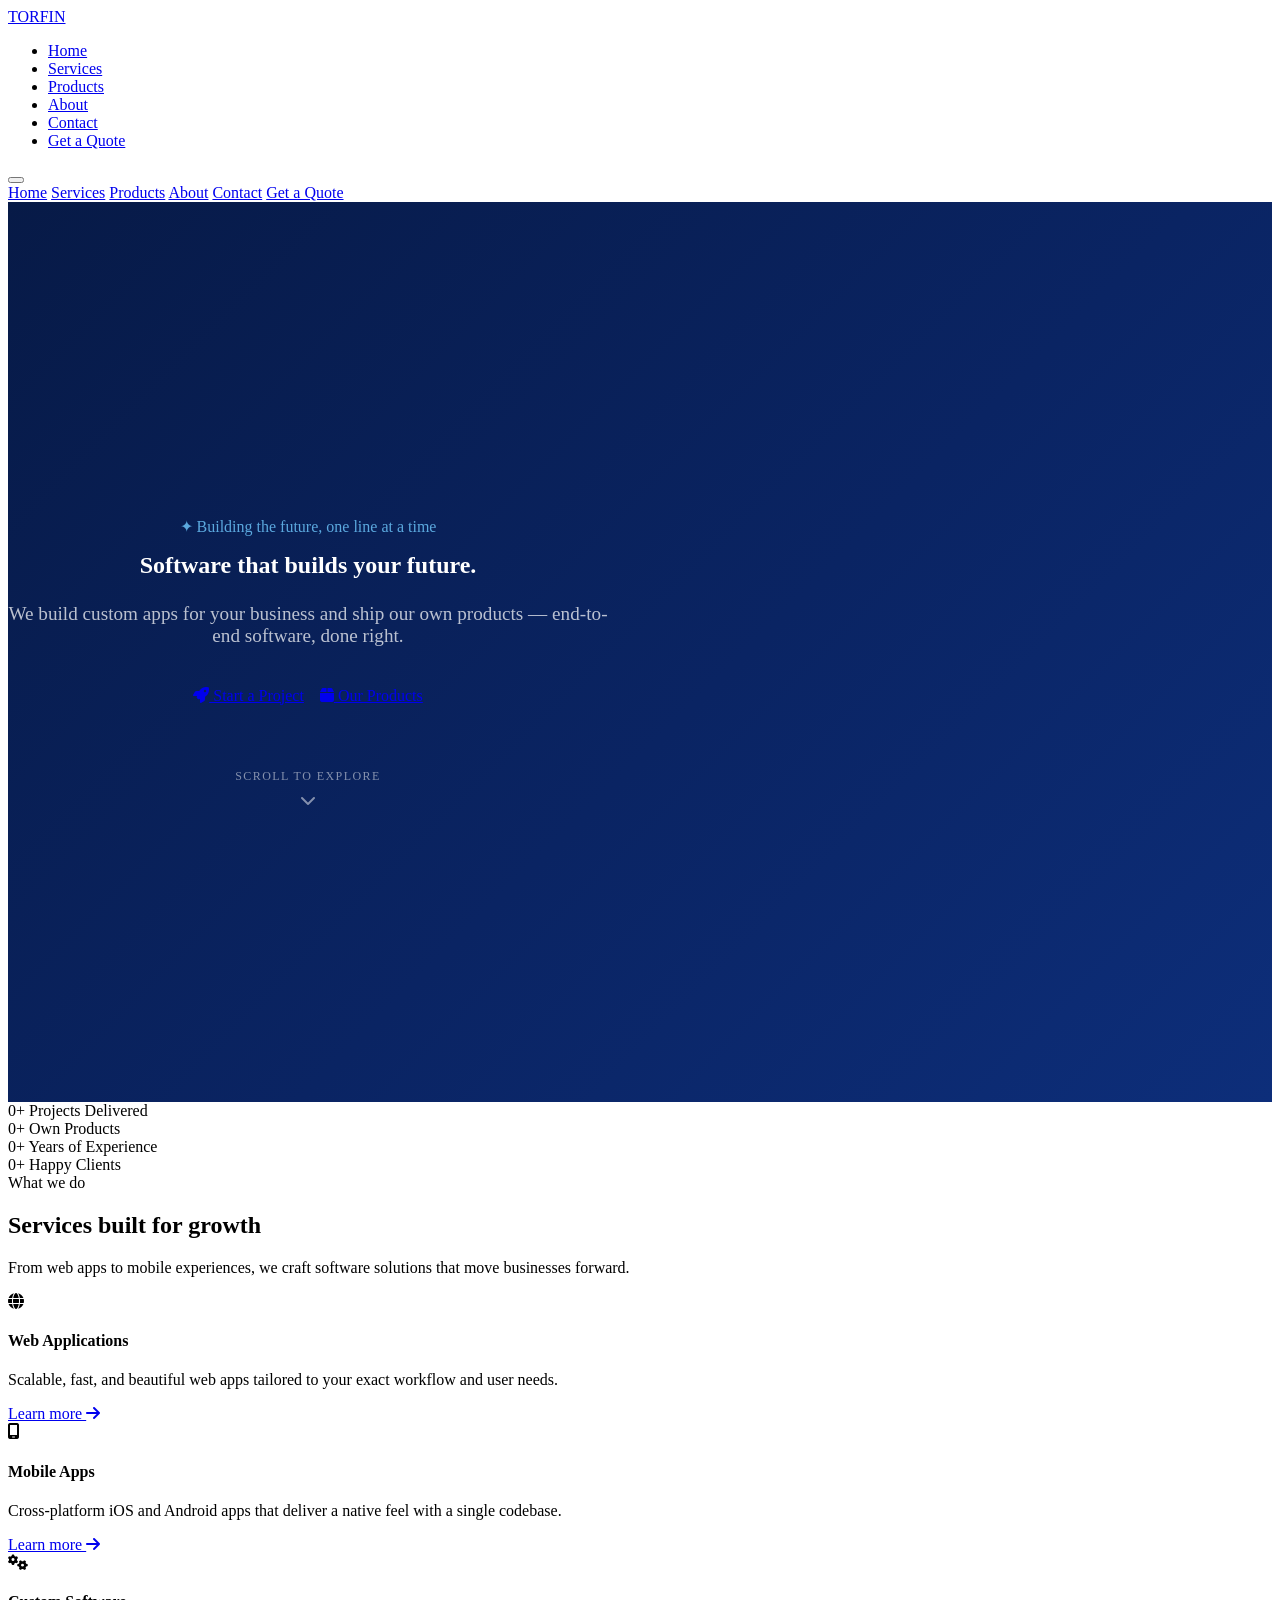
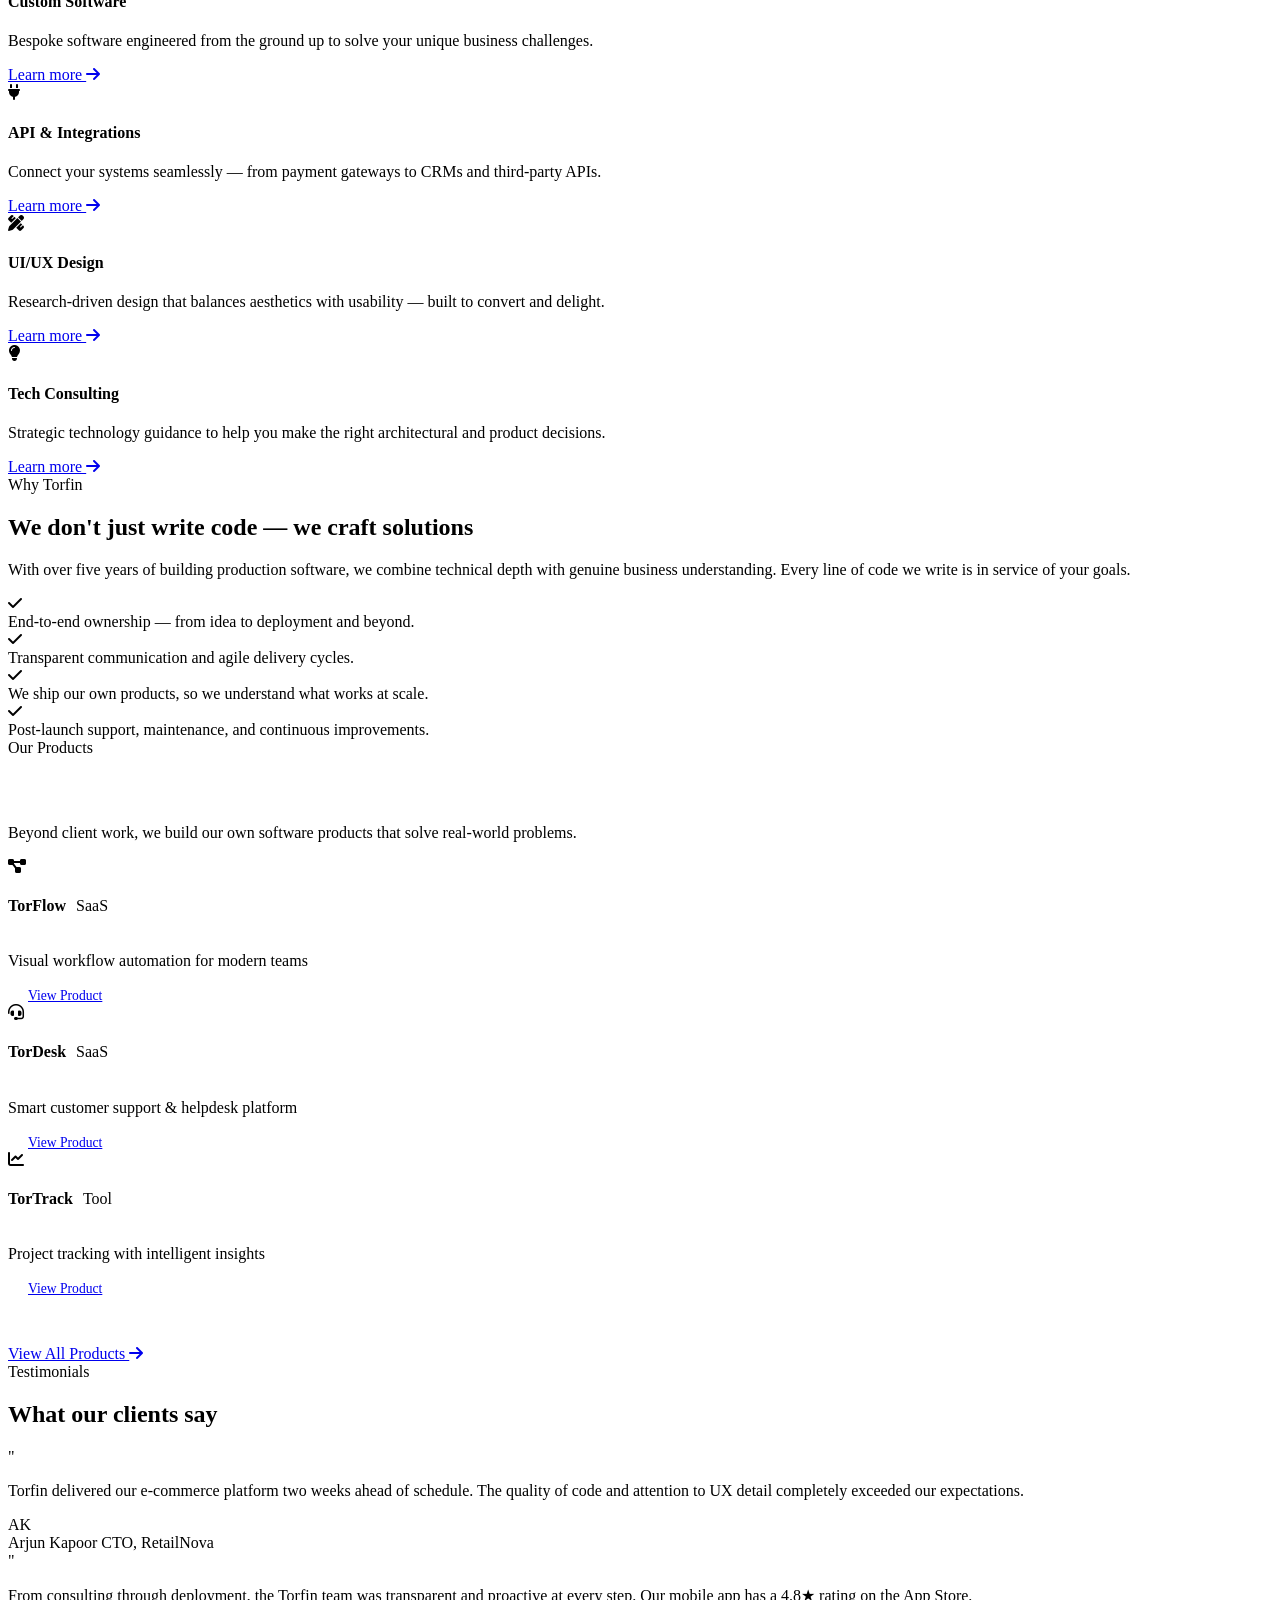
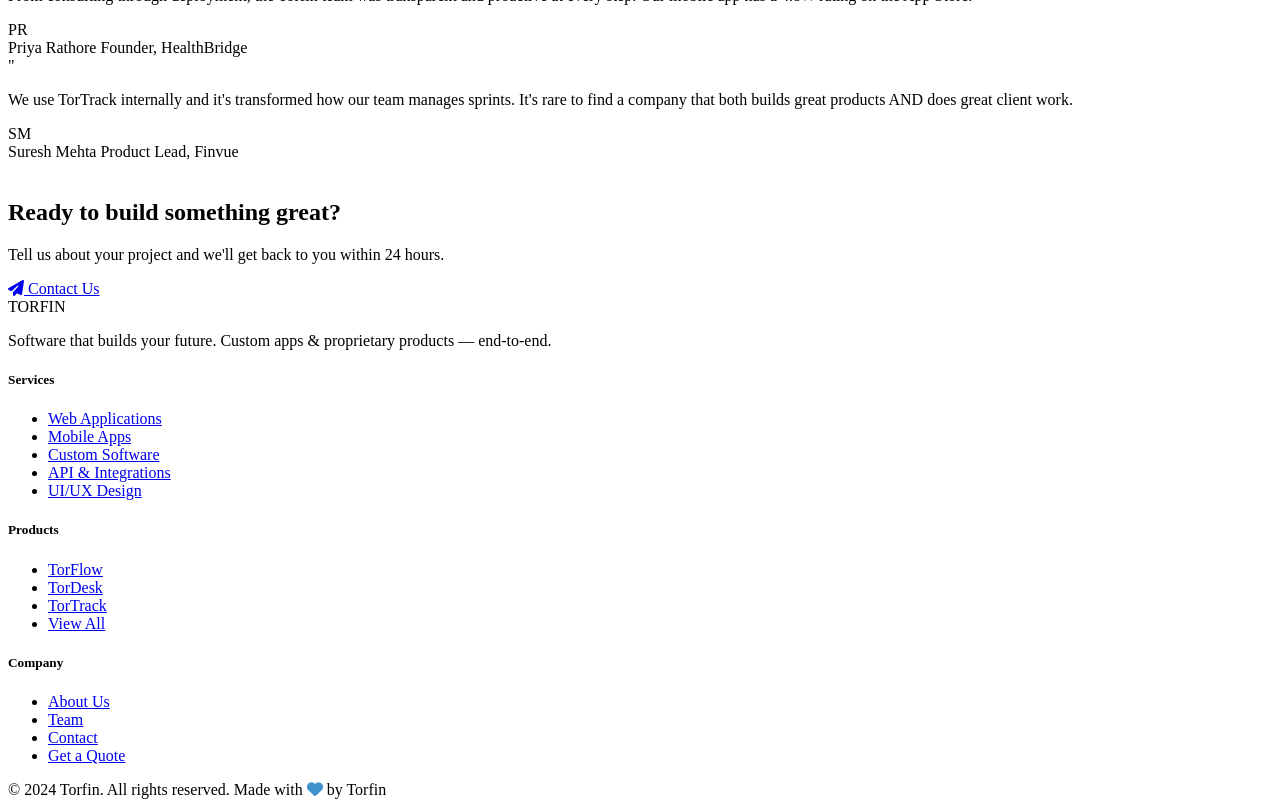
==== index.html @ 9bc8d10e "index in root" ====
<!DOCTYPE html>
<html lang="en">
<head>
  <meta charset="UTF-8" />
  <meta name="viewport" content="width=device-width, initial-scale=1.0" />
  <title>Torfin — Software that builds your future</title>
  <meta name="description" content="Torfin is a software company that builds custom apps for clients and ships its own proprietary products. End-to-end software, done right." />
  <link rel="preconnect" href="https://fonts.googleapis.com" />
  <link rel="preconnect" href="https://fonts.gstatic.com" crossorigin />
  <link href="https://fonts.googleapis.com/css2?family=Syne:wght@400;600;700;800&family=DM+Sans:ital,opsz,wght@0,9..40,300;0,9..40,400;0,9..40,500;0,9..40,600;1,9..40,400&display=swap" rel="stylesheet" />
  <link rel="stylesheet" href="https://cdnjs.cloudflare.com/ajax/libs/font-awesome/6.5.0/css/all.min.css" />
  <link rel="stylesheet" href="css/styles.css" />
  <link rel="stylesheet" href="css/animations.css" />
</head>
<body>

<!-- ========== NAVBAR ========== -->
<nav class="navbar" role="navigation" aria-label="Main navigation">
  <div class="nav-container">
    <a href="index.html" class="nav-logo" aria-label="Torfin Home">TORFIN</a>
    <ul class="nav-links" role="list">
      <li><a href="index.html">Home</a></li>
      <li><a href="services.html">Services</a></li>
      <li><a href="products.html">Products</a></li>
      <li><a href="about.html">About</a></li>
      <li><a href="contact.html">Contact</a></li>
      <li><a href="contact.html" class="nav-cta">Get a Quote</a></li>
    </ul>
    <button class="hamburger" aria-label="Toggle mobile menu" aria-expanded="false">
      <span></span><span></span><span></span>
    </button>
  </div>
</nav>

<!-- Mobile Nav -->
<div class="mobile-nav" role="dialog" aria-modal="true" aria-label="Mobile navigation">
  <a href="index.html">Home</a>
  <a href="services.html">Services</a>
  <a href="products.html">Products</a>
  <a href="about.html">About</a>
  <a href="contact.html">Contact</a>
  <a href="contact.html" class="btn btn-primary">Get a Quote</a>
</div>

<!-- ========== HERO ========== -->
<section class="hero" style="background:linear-gradient(135deg,#071A47 0%,#0A2463 55%,#0D2E7A 100%);min-height:100vh;display:flex;align-items:center;position:relative;overflow:hidden;padding:0;" aria-label="Hero section">
  <div class="hero-grid-bg">
    <div class="hero-orb hero-orb-1"></div>
    <div class="hero-orb hero-orb-2"></div>
    <div class="hero-orb hero-orb-3"></div>
  </div>
  <div class="container" style="position:relative;z-index:1;padding-top:120px;padding-bottom:100px;text-align:center;">
    <span class="section-label hero-label" style="color:#5BA8DE;">✦ Building the future, one line at a time</span>
    <h1 class="hero-title" style="color:#fff;margin:16px 0 24px;max-width:800px;margin-left:auto;margin-right:auto;">
      Software that <span class="text-gradient">builds</span> your future.
    </h1>
    <p class="hero-sub" style="color:rgba(255,255,255,0.72);font-size:1.2rem;max-width:600px;margin:0 auto 40px;">
      We build custom apps for your business and ship our own products — end-to-end software, done right.
    </p>
    <div class="hero-buttons" style="display:flex;gap:16px;justify-content:center;flex-wrap:wrap;">
      <a href="contact.html" class="btn btn-primary" id="hero-cta-project">
        <i class="fa-solid fa-rocket"></i> Start a Project
      </a>
      <a href="products.html" class="btn btn-outline" id="hero-cta-products">
        <i class="fa-solid fa-box"></i> Our Products
      </a>
    </div>
    <div class="hero-scroll" style="margin-top:64px;display:flex;flex-direction:column;align-items:center;gap:8px;opacity:0.5;">
      <span style="font-size:0.75rem;color:#fff;letter-spacing:0.12em;text-transform:uppercase;">Scroll to explore</span>
      <i class="fa-solid fa-chevron-down" style="color:#fff;animation:float 2s ease-in-out infinite;"></i>
    </div>
  </div>
</section>

<!-- ========== STATS BAR ========== -->
<div class="stats-bar" aria-label="Company statistics">
  <div class="container">
    <div class="stats-grid">
      <div class="stat-item reveal">
        <span class="stat-number" data-count="50" data-suffix="+" id="stat-projects">0+</span>
        <span class="stat-label">Projects Delivered</span>
      </div>
      <div class="stat-item reveal reveal-delay-1">
        <span class="stat-number" data-count="10" data-suffix="+" id="stat-products">0+</span>
        <span class="stat-label">Own Products</span>
      </div>
      <div class="stat-item reveal reveal-delay-2">
        <span class="stat-number" data-count="5" data-suffix="+" id="stat-years">0+</span>
        <span class="stat-label">Years of Experience</span>
      </div>
      <div class="stat-item reveal reveal-delay-3">
        <span class="stat-number" data-count="30" data-suffix="+" id="stat-clients">0+</span>
        <span class="stat-label">Happy Clients</span>
      </div>
    </div>
  </div>
</div>

<!-- ========== SERVICES OVERVIEW ========== -->
<section id="services" style="background:#fff;" aria-label="Services overview">
  <div class="container">
    <div class="text-center reveal">
      <span class="section-label">What we do</span>
      <h2 class="section-title">Services built for <span class="text-gradient">growth</span></h2>
      <p class="section-subtitle">From web apps to mobile experiences, we craft software solutions that move businesses forward.</p>
    </div>
    <div class="services-grid stagger-children">
      <div class="service-card">
        <div class="icon-circle"><i class="fa-solid fa-globe" aria-hidden="true"></i></div>
        <h4>Web Applications</h4>
        <p>Scalable, fast, and beautiful web apps tailored to your exact workflow and user needs.</p>
        <a href="services.html" class="learn-more">Learn more <i class="fa-solid fa-arrow-right"></i></a>
      </div>
      <div class="service-card">
        <div class="icon-circle"><i class="fa-solid fa-mobile-screen" aria-hidden="true"></i></div>
        <h4>Mobile Apps</h4>
        <p>Cross-platform iOS and Android apps that deliver a native feel with a single codebase.</p>
        <a href="services.html" class="learn-more">Learn more <i class="fa-solid fa-arrow-right"></i></a>
      </div>
      <div class="service-card">
        <div class="icon-circle"><i class="fa-solid fa-gears" aria-hidden="true"></i></div>
        <h4>Custom Software</h4>
        <p>Bespoke software engineered from the ground up to solve your unique business challenges.</p>
        <a href="services.html" class="learn-more">Learn more <i class="fa-solid fa-arrow-right"></i></a>
      </div>
      <div class="service-card">
        <div class="icon-circle"><i class="fa-solid fa-plug" aria-hidden="true"></i></div>
        <h4>API &amp; Integrations</h4>
        <p>Connect your systems seamlessly — from payment gateways to CRMs and third-party APIs.</p>
        <a href="services.html" class="learn-more">Learn more <i class="fa-solid fa-arrow-right"></i></a>
      </div>
      <div class="service-card">
        <div class="icon-circle"><i class="fa-solid fa-pen-ruler" aria-hidden="true"></i></div>
        <h4>UI/UX Design</h4>
        <p>Research-driven design that balances aesthetics with usability — built to convert and delight.</p>
        <a href="services.html" class="learn-more">Learn more <i class="fa-solid fa-arrow-right"></i></a>
      </div>
      <div class="service-card">
        <div class="icon-circle"><i class="fa-solid fa-lightbulb" aria-hidden="true"></i></div>
        <h4>Tech Consulting</h4>
        <p>Strategic technology guidance to help you make the right architectural and product decisions.</p>
        <a href="services.html" class="learn-more">Learn more <i class="fa-solid fa-arrow-right"></i></a>
      </div>
    </div>
  </div>
</section>

<!-- ========== WHY TORFIN ========== -->
<section class="why-section" id="why" aria-label="Why choose Torfin">
  <div class="container">
    <div class="grid-2">
      <div class="reveal reveal-left">
        <span class="section-label">Why Torfin</span>
        <h2 class="section-title">We don't just write code — we <span class="text-gradient">craft solutions</span></h2>
        <p>With over five years of building production software, we combine technical depth with genuine business understanding. Every line of code we write is in service of your goals.</p>
      </div>
      <div class="reveal reveal-right">
        <div class="why-check-list">
          <div class="why-check-item">
            <div class="check-icon"><i class="fa-solid fa-check" aria-hidden="true"></i></div>
            <span>End-to-end ownership — from idea to deployment and beyond.</span>
          </div>
          <div class="why-check-item">
            <div class="check-icon"><i class="fa-solid fa-check" aria-hidden="true"></i></div>
            <span>Transparent communication and agile delivery cycles.</span>
          </div>
          <div class="why-check-item">
            <div class="check-icon"><i class="fa-solid fa-check" aria-hidden="true"></i></div>
            <span>We ship our own products, so we understand what works at scale.</span>
          </div>
          <div class="why-check-item">
            <div class="check-icon"><i class="fa-solid fa-check" aria-hidden="true"></i></div>
            <span>Post-launch support, maintenance, and continuous improvements.</span>
          </div>
        </div>
      </div>
    </div>
  </div>
</section>

<!-- ========== PRODUCTS TEASER ========== -->
<section class="products-teaser" id="products-teaser" aria-label="Our products">
  <div class="container" style="position:relative;z-index:1;">
    <div class="text-center reveal">
      <span class="section-label">Our Products</span>
      <h2 class="section-title" style="color:#fff;">Built by us, <span class="text-gradient">for everyone</span></h2>
      <p class="section-subtitle">Beyond client work, we build our own software products that solve real-world problems.</p>
    </div>
    <div class="grid-3 stagger-children" style="margin-top:16px;">
      <div class="product-card-dark">
        <div class="product-icon"><i class="fa-solid fa-diagram-project" aria-hidden="true"></i></div>
        <div style="display:flex;align-items:center;gap:10px;margin-bottom:8px;">
          <h4>TorFlow</h4>
          <span class="badge badge-sky">SaaS</span>
        </div>
        <p class="product-tagline">Visual workflow automation for modern teams</p>
        <a href="products.html" class="btn btn-outline" style="font-size:0.85rem;padding:9px 20px;">View Product</a>
      </div>
      <div class="product-card-dark">
        <div class="product-icon"><i class="fa-solid fa-headset" aria-hidden="true"></i></div>
        <div style="display:flex;align-items:center;gap:10px;margin-bottom:8px;">
          <h4>TorDesk</h4>
          <span class="badge badge-sky">SaaS</span>
        </div>
        <p class="product-tagline">Smart customer support &amp; helpdesk platform</p>
        <a href="products.html" class="btn btn-outline" style="font-size:0.85rem;padding:9px 20px;">View Product</a>
      </div>
      <div class="product-card-dark">
        <div class="product-icon"><i class="fa-solid fa-chart-line" aria-hidden="true"></i></div>
        <div style="display:flex;align-items:center;gap:10px;margin-bottom:8px;">
          <h4>TorTrack</h4>
          <span class="badge badge-sky">Tool</span>
        </div>
        <p class="product-tagline">Project tracking with intelligent insights</p>
        <a href="products.html" class="btn btn-outline" style="font-size:0.85rem;padding:9px 20px;">View Product</a>
      </div>
    </div>
    <div class="text-center" style="margin-top:48px;">
      <a href="products.html" class="btn btn-primary" id="home-view-all-products">View All Products <i class="fa-solid fa-arrow-right"></i></a>
    </div>
  </div>
</section>

<!-- ========== TESTIMONIALS ========== -->
<section class="testimonials" id="testimonials" aria-label="Client testimonials">
  <div class="container">
    <div class="text-center reveal">
      <span class="section-label">Testimonials</span>
      <h2 class="section-title">What our clients <span class="text-gradient">say</span></h2>
    </div>
    <div class="grid-3 stagger-children" style="margin-top:16px;">
      <div class="testimonial-card">
        <div class="quote-icon">"</div>
        <p class="testimonial-text">Torfin delivered our e-commerce platform two weeks ahead of schedule. The quality of code and attention to UX detail completely exceeded our expectations.</p>
        <div class="testimonial-author">
          <div class="author-avatar" aria-hidden="true">AK</div>
          <div>
            <span class="author-name">Arjun Kapoor</span>
            <span class="author-role">CTO, RetailNova</span>
          </div>
        </div>
      </div>
      <div class="testimonial-card">
        <div class="quote-icon">"</div>
        <p class="testimonial-text">From consulting through deployment, the Torfin team was transparent and proactive at every step. Our mobile app has a 4.8★ rating on the App Store.</p>
        <div class="testimonial-author">
          <div class="author-avatar" aria-hidden="true">PR</div>
          <div>
            <span class="author-name">Priya Rathore</span>
            <span class="author-role">Founder, HealthBridge</span>
          </div>
        </div>
      </div>
      <div class="testimonial-card">
        <div class="quote-icon">"</div>
        <p class="testimonial-text">We use TorTrack internally and it's transformed how our team manages sprints. It's rare to find a company that both builds great products AND does great client work.</p>
        <div class="testimonial-author">
          <div class="author-avatar" aria-hidden="true">SM</div>
          <div>
            <span class="author-name">Suresh Mehta</span>
            <span class="author-role">Product Lead, Finvue</span>
          </div>
        </div>
      </div>
    </div>
  </div>
</section>

<!-- ========== CTA BANNER ========== -->
<section class="cta-banner" aria-label="Call to action">
  <div class="container" style="position:relative;z-index:1;">
    <span class="section-label" style="color:rgba(255,255,255,0.6);">Let's Build Together</span>
    <h2 class="reveal">Ready to build something great?</h2>
    <p class="reveal reveal-delay-1">Tell us about your project and we'll get back to you within 24 hours.</p>
    <div class="reveal reveal-delay-2">
      <a href="contact.html" class="btn btn-white" id="home-cta-contact">
        <i class="fa-solid fa-paper-plane"></i> Contact Us
      </a>
    </div>
  </div>
</section>

<!-- ========== FOOTER ========== -->
<footer aria-label="Site footer">
  <div class="container">
    <div class="footer-grid">
      <div class="footer-brand">
        <div class="nav-logo">TORFIN</div>
        <p>Software that builds your future. Custom apps &amp; proprietary products — end-to-end.</p>
      </div>
      <div class="footer-col">
        <h5>Services</h5>
        <ul role="list">
          <li><a href="services.html">Web Applications</a></li>
          <li><a href="services.html">Mobile Apps</a></li>
          <li><a href="services.html">Custom Software</a></li>
          <li><a href="services.html">API &amp; Integrations</a></li>
          <li><a href="services.html">UI/UX Design</a></li>
        </ul>
      </div>
      <div class="footer-col">
        <h5>Products</h5>
        <ul role="list">
          <li><a href="products.html">TorFlow</a></li>
          <li><a href="products.html">TorDesk</a></li>
          <li><a href="products.html">TorTrack</a></li>
          <li><a href="products.html">View All</a></li>
        </ul>
      </div>
      <div class="footer-col">
        <h5>Company</h5>
        <ul role="list">
          <li><a href="about.html">About Us</a></li>
          <li><a href="about.html#team">Team</a></li>
          <li><a href="contact.html">Contact</a></li>
          <li><a href="contact.html">Get a Quote</a></li>
        </ul>
      </div>
    </div>
    <div class="footer-bottom">
      <span>&copy; 2024 Torfin. All rights reserved.</span>
      <span>Made with <i class="fa-solid fa-heart" style="color:#3E92CC;"></i> by Torfin</span>
    </div>
  </div>
</footer>

<script src="js/animations.js"></script>
<script src="js/main.js"></script>
</body>
</html>
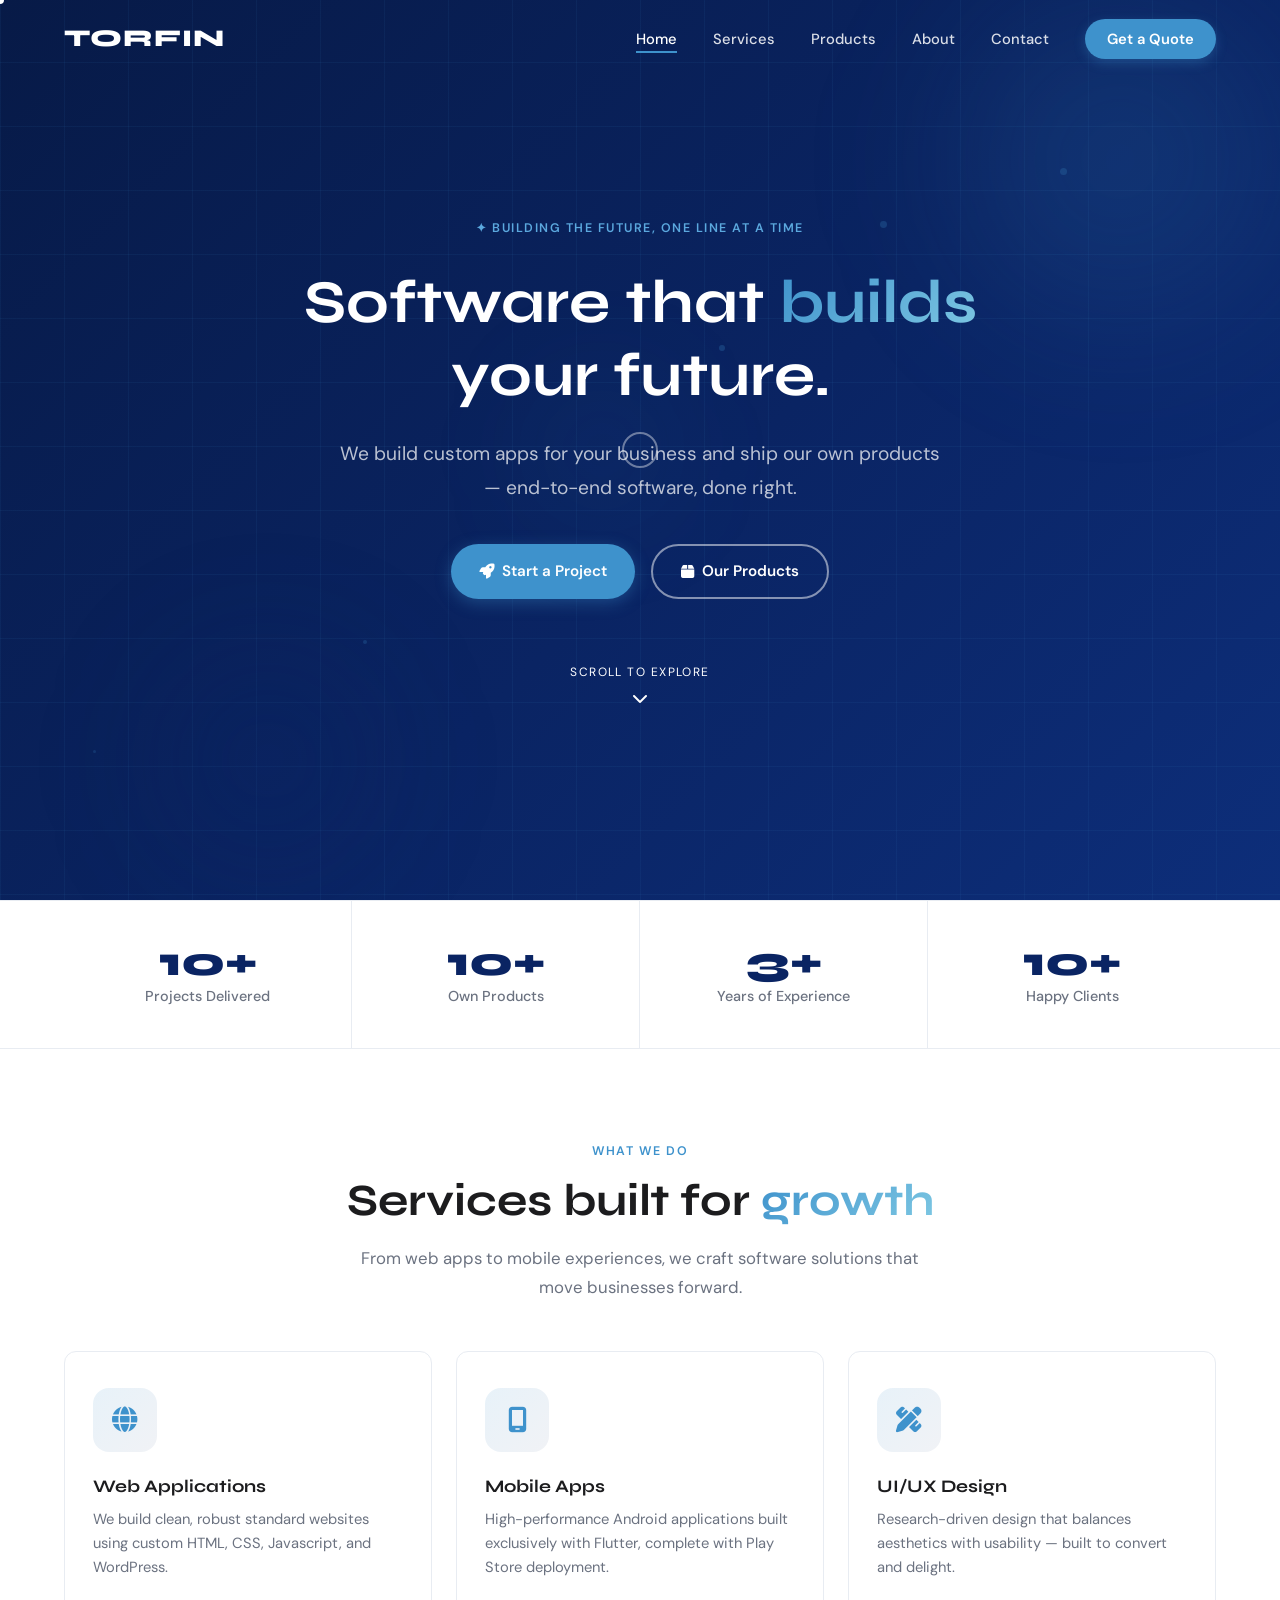
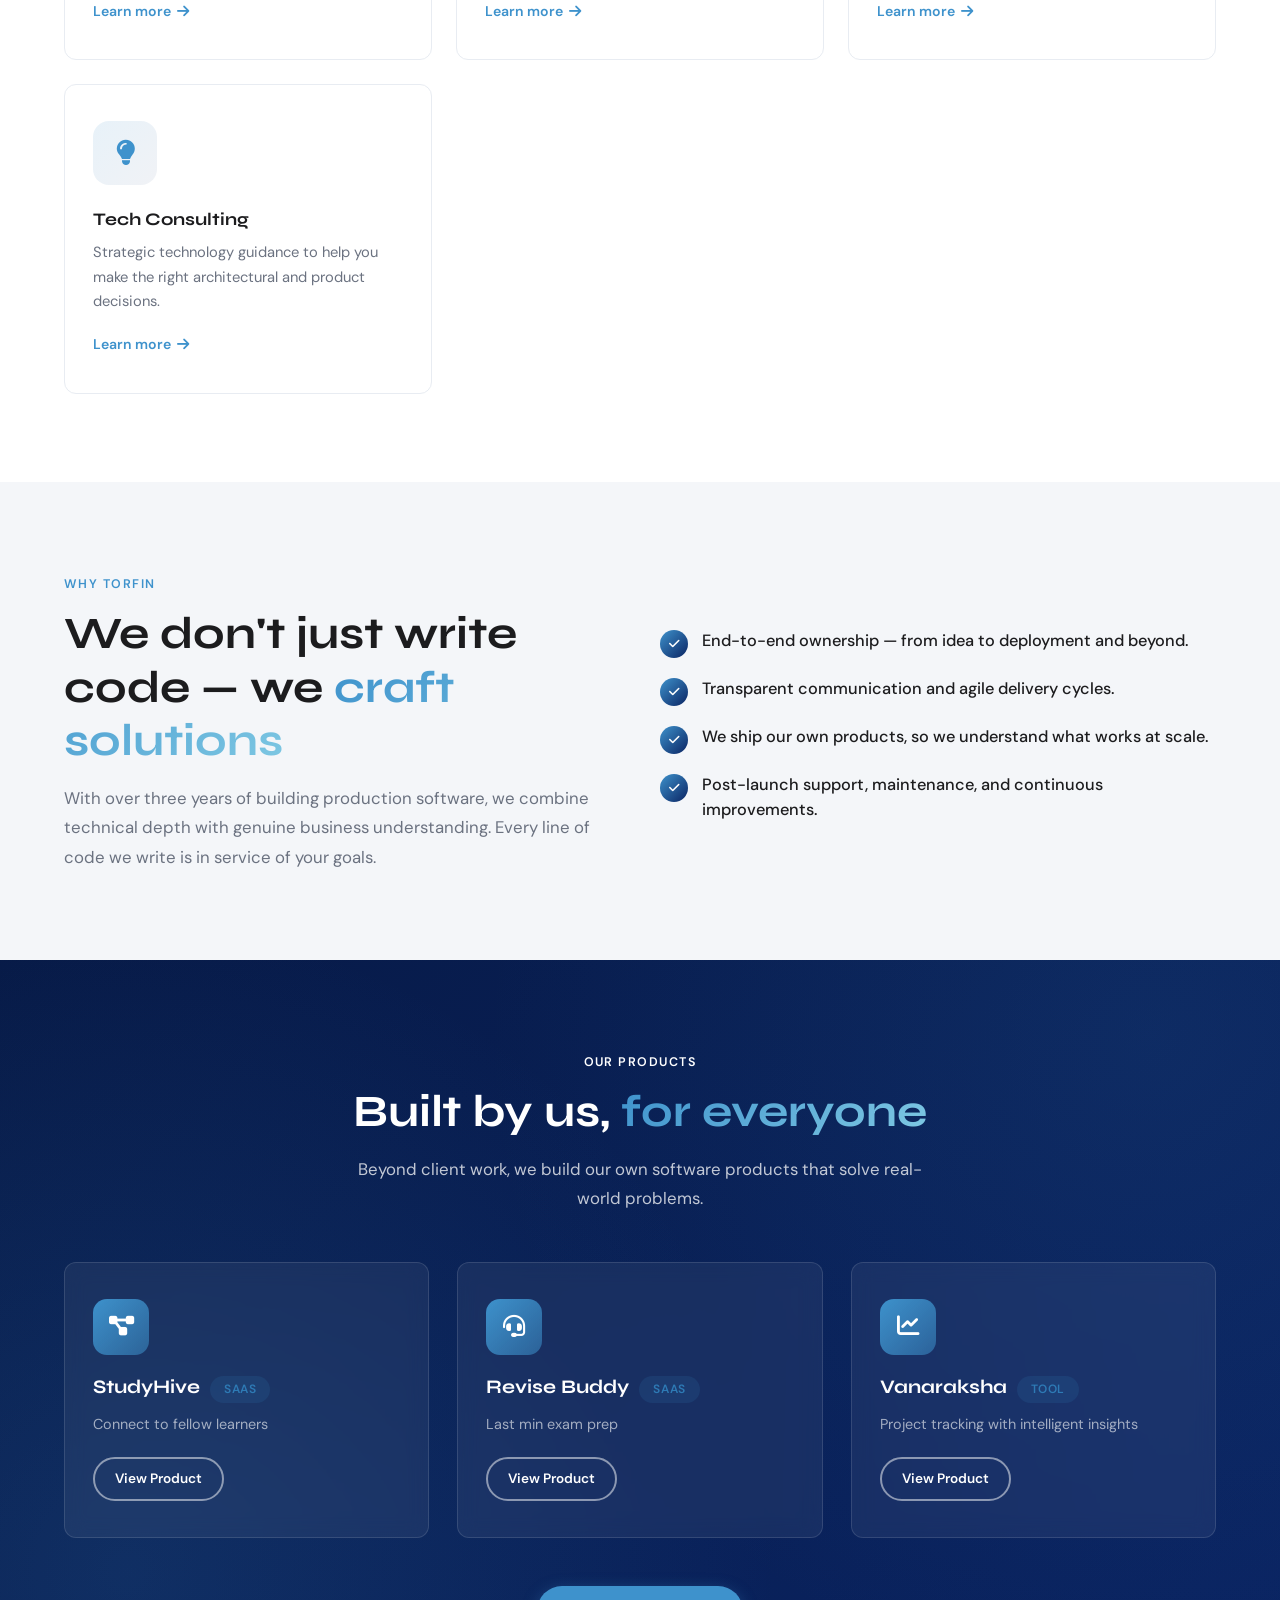
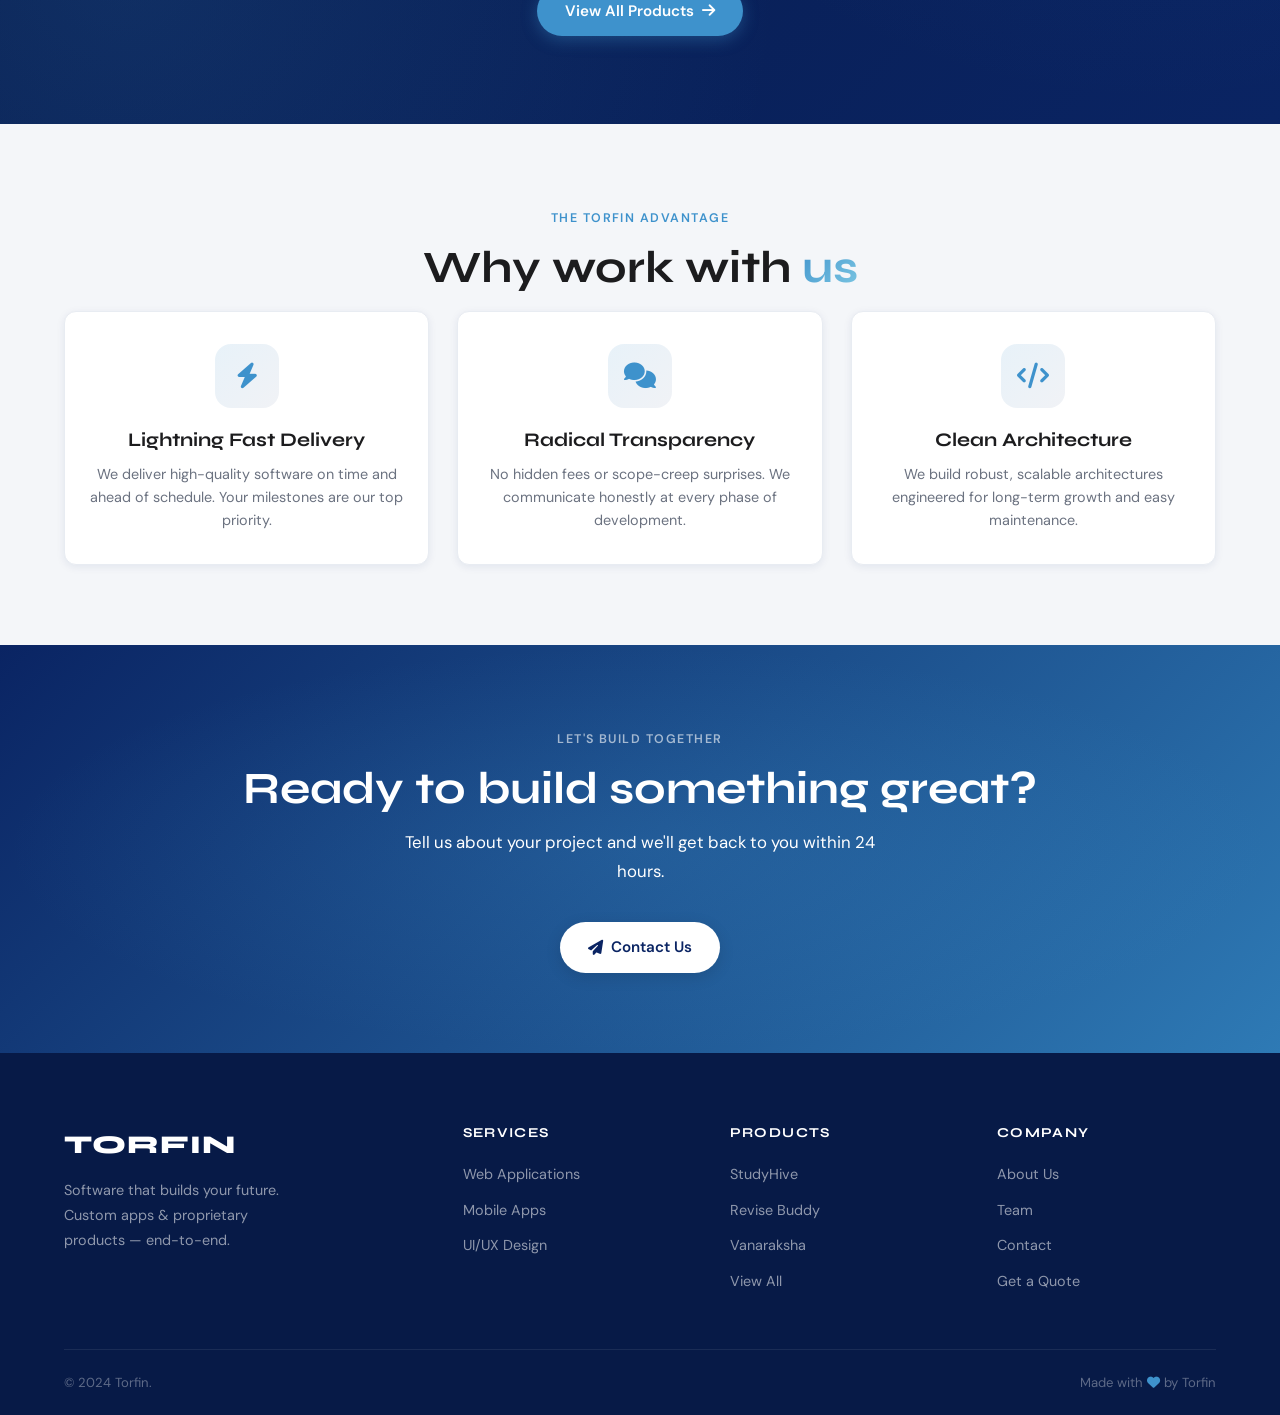
==== commit f3436bcd: "Add files via upload" ====
--- a/index.html
+++ b/index.html
@@ -1,330 +1,322 @@
 <!DOCTYPE html>
 <html lang="en">
+
 <head>
   <meta charset="UTF-8" />
   <meta name="viewport" content="width=device-width, initial-scale=1.0" />
   <title>Torfin — Software that builds your future</title>
-  <meta name="description" content="Torfin is a software company that builds custom apps for clients and ships its own proprietary products. End-to-end software, done right." />
+  <meta name="description"
+    content="Torfin is a software company that builds custom apps for clients and ships its own proprietary products. End-to-end software, done right." />
   <link rel="preconnect" href="https://fonts.googleapis.com" />
   <link rel="preconnect" href="https://fonts.gstatic.com" crossorigin />
-  <link href="https://fonts.googleapis.com/css2?family=Syne:wght@400;600;700;800&family=DM+Sans:ital,opsz,wght@0,9..40,300;0,9..40,400;0,9..40,500;0,9..40,600;1,9..40,400&display=swap" rel="stylesheet" />
+  <link
+    href="https://fonts.googleapis.com/css2?family=Syne:wght@400;600;700;800&family=DM+Sans:ital,opsz,wght@0,9..40,300;0,9..40,400;0,9..40,500;0,9..40,600;1,9..40,400&display=swap"
+    rel="stylesheet" />
   <link rel="stylesheet" href="https://cdnjs.cloudflare.com/ajax/libs/font-awesome/6.5.0/css/all.min.css" />
   <link rel="stylesheet" href="css/styles.css" />
   <link rel="stylesheet" href="css/animations.css" />
 </head>
+
 <body>
 
-<!-- ========== NAVBAR ========== -->
-<nav class="navbar" role="navigation" aria-label="Main navigation">
-  <div class="nav-container">
-    <a href="index.html" class="nav-logo" aria-label="Torfin Home">TORFIN</a>
-    <ul class="nav-links" role="list">
-      <li><a href="index.html">Home</a></li>
-      <li><a href="services.html">Services</a></li>
-      <li><a href="products.html">Products</a></li>
-      <li><a href="about.html">About</a></li>
-      <li><a href="contact.html">Contact</a></li>
-      <li><a href="contact.html" class="nav-cta">Get a Quote</a></li>
-    </ul>
-    <button class="hamburger" aria-label="Toggle mobile menu" aria-expanded="false">
-      <span></span><span></span><span></span>
-    </button>
+  <!-- ========== NAVBAR ========== -->
+  <nav class="navbar" role="navigation" aria-label="Main navigation">
+    <div class="nav-container">
+      <a href="index.html" class="nav-logo" aria-label="Torfin Home">TORFIN</a>
+      <ul class="nav-links" role="list">
+        <li><a href="index.html">Home</a></li>
+        <li><a href="services.html">Services</a></li>
+        <li><a href="products.html">Products</a></li>
+        <li><a href="about.html">About</a></li>
+        <li><a href="contact.html">Contact</a></li>
+        <li><a href="contact.html" class="nav-cta">Get a Quote</a></li>
+      </ul>
+      <button class="hamburger" aria-label="Toggle mobile menu" aria-expanded="false">
+        <span></span><span></span><span></span>
+      </button>
+    </div>
+  </nav>
+
+  <!-- Mobile Nav -->
+  <div class="mobile-nav" role="dialog" aria-modal="true" aria-label="Mobile navigation">
+    <a href="index.html">Home</a>
+    <a href="services.html">Services</a>
+    <a href="products.html">Products</a>
+    <a href="about.html">About</a>
+    <a href="contact.html">Contact</a>
+    <a href="contact.html" class="btn btn-primary">Get a Quote</a>
   </div>
-</nav>
-
-<!-- Mobile Nav -->
-<div class="mobile-nav" role="dialog" aria-modal="true" aria-label="Mobile navigation">
-  <a href="index.html">Home</a>
-  <a href="services.html">Services</a>
-  <a href="products.html">Products</a>
-  <a href="about.html">About</a>
-  <a href="contact.html">Contact</a>
-  <a href="contact.html" class="btn btn-primary">Get a Quote</a>
-</div>
-
-<!-- ========== HERO ========== -->
-<section class="hero" style="background:linear-gradient(135deg,#071A47 0%,#0A2463 55%,#0D2E7A 100%);min-height:100vh;display:flex;align-items:center;position:relative;overflow:hidden;padding:0;" aria-label="Hero section">
-  <div class="hero-grid-bg">
-    <div class="hero-orb hero-orb-1"></div>
-    <div class="hero-orb hero-orb-2"></div>
-    <div class="hero-orb hero-orb-3"></div>
+
+  <!-- ========== HERO ========== -->
+  <section class="hero"
+    style="background:linear-gradient(135deg,#071A47 0%,#0A2463 55%,#0D2E7A 100%);min-height:100vh;display:flex;align-items:center;position:relative;overflow:hidden;padding:0;"
+    aria-label="Hero section">
+    <div class="hero-grid-bg">
+      <div class="hero-orb hero-orb-1"></div>
+      <div class="hero-orb hero-orb-2"></div>
+      <div class="hero-orb hero-orb-3"></div>
+    </div>
+    <div class="container"
+      style="position:relative;z-index:1;padding-top:120px;padding-bottom:100px;text-align:center;">
+      <span class="section-label hero-label" style="color:#5BA8DE;">✦ Building the future, one line at a time</span>
+      <h1 class="hero-title" style="color:#fff;margin:16px 0 24px;max-width:800px;margin-left:auto;margin-right:auto;">
+        Software that <span class="text-gradient">builds</span> your future.
+      </h1>
+      <p class="hero-sub" style="color:rgba(255,255,255,0.72);font-size:1.2rem;max-width:600px;margin:0 auto 40px;">
+        We build custom apps for your business and ship our own products — end-to-end software, done right.
+      </p>
+      <div class="hero-buttons" style="display:flex;gap:16px;justify-content:center;flex-wrap:wrap;">
+        <a href="contact.html" class="btn btn-primary" id="hero-cta-project">
+          <i class="fa-solid fa-rocket"></i> Start a Project
+        </a>
+        <a href="products.html" class="btn btn-outline" id="hero-cta-products">
+          <i class="fa-solid fa-box"></i> Our Products
+        </a>
+      </div>
+      <div class="hero-scroll"
+        style="margin-top:64px;display:flex;flex-direction:column;align-items:center;gap:8px;opacity:0.5;">
+        <span style="font-size:0.75rem;color:#fff;letter-spacing:0.12em;text-transform:uppercase;">Scroll to
+          explore</span>
+        <i class="fa-solid fa-chevron-down" style="color:#fff;animation:float 2s ease-in-out infinite;"></i>
+      </div>
+    </div>
+  </section>
+
+  <!-- ========== STATS BAR ========== -->
+  <div class="stats-bar" aria-label="Company statistics">
+    <div class="container">
+      <div class="stats-grid">
+        <div class="stat-item reveal">
+          <span class="stat-number" data-count="10" data-suffix="+" id="stat-projects">0+</span>
+          <span class="stat-label">Projects Delivered</span>
+        </div>
+        <div class="stat-item reveal reveal-delay-1">
+          <span class="stat-number" data-count="10" data-suffix="+" id="stat-products">0+</span>
+          <span class="stat-label">Own Products</span>
+        </div>
+        <div class="stat-item reveal reveal-delay-2">
+          <span class="stat-number" data-count="3" data-suffix="+" id="stat-years">0+</span>
+          <span class="stat-label">Years of Experience</span>
+        </div>
+        <div class="stat-item reveal reveal-delay-3">
+          <span class="stat-number" data-count="10" data-suffix="+" id="stat-clients">0+</span>
+          <span class="stat-label">Happy Clients</span>
+        </div>
+      </div>
+    </div>
   </div>
-  <div class="container" style="position:relative;z-index:1;padding-top:120px;padding-bottom:100px;text-align:center;">
-    <span class="section-label hero-label" style="color:#5BA8DE;">✦ Building the future, one line at a time</span>
-    <h1 class="hero-title" style="color:#fff;margin:16px 0 24px;max-width:800px;margin-left:auto;margin-right:auto;">
-      Software that <span class="text-gradient">builds</span> your future.
-    </h1>
-    <p class="hero-sub" style="color:rgba(255,255,255,0.72);font-size:1.2rem;max-width:600px;margin:0 auto 40px;">
-      We build custom apps for your business and ship our own products — end-to-end software, done right.
-    </p>
-    <div class="hero-buttons" style="display:flex;gap:16px;justify-content:center;flex-wrap:wrap;">
-      <a href="contact.html" class="btn btn-primary" id="hero-cta-project">
-        <i class="fa-solid fa-rocket"></i> Start a Project
-      </a>
-      <a href="products.html" class="btn btn-outline" id="hero-cta-products">
-        <i class="fa-solid fa-box"></i> Our Products
-      </a>
-    </div>
-    <div class="hero-scroll" style="margin-top:64px;display:flex;flex-direction:column;align-items:center;gap:8px;opacity:0.5;">
-      <span style="font-size:0.75rem;color:#fff;letter-spacing:0.12em;text-transform:uppercase;">Scroll to explore</span>
-      <i class="fa-solid fa-chevron-down" style="color:#fff;animation:float 2s ease-in-out infinite;"></i>
-    </div>
-  </div>
-</section>
-
-<!-- ========== STATS BAR ========== -->
-<div class="stats-bar" aria-label="Company statistics">
-  <div class="container">
-    <div class="stats-grid">
-      <div class="stat-item reveal">
-        <span class="stat-number" data-count="50" data-suffix="+" id="stat-projects">0+</span>
-        <span class="stat-label">Projects Delivered</span>
-      </div>
-      <div class="stat-item reveal reveal-delay-1">
-        <span class="stat-number" data-count="10" data-suffix="+" id="stat-products">0+</span>
-        <span class="stat-label">Own Products</span>
-      </div>
-      <div class="stat-item reveal reveal-delay-2">
-        <span class="stat-number" data-count="5" data-suffix="+" id="stat-years">0+</span>
-        <span class="stat-label">Years of Experience</span>
-      </div>
-      <div class="stat-item reveal reveal-delay-3">
-        <span class="stat-number" data-count="30" data-suffix="+" id="stat-clients">0+</span>
-        <span class="stat-label">Happy Clients</span>
-      </div>
-    </div>
-  </div>
-</div>
-
-<!-- ========== SERVICES OVERVIEW ========== -->
-<section id="services" style="background:#fff;" aria-label="Services overview">
-  <div class="container">
-    <div class="text-center reveal">
-      <span class="section-label">What we do</span>
-      <h2 class="section-title">Services built for <span class="text-gradient">growth</span></h2>
-      <p class="section-subtitle">From web apps to mobile experiences, we craft software solutions that move businesses forward.</p>
-    </div>
-    <div class="services-grid stagger-children">
-      <div class="service-card">
-        <div class="icon-circle"><i class="fa-solid fa-globe" aria-hidden="true"></i></div>
-        <h4>Web Applications</h4>
-        <p>Scalable, fast, and beautiful web apps tailored to your exact workflow and user needs.</p>
-        <a href="services.html" class="learn-more">Learn more <i class="fa-solid fa-arrow-right"></i></a>
-      </div>
-      <div class="service-card">
-        <div class="icon-circle"><i class="fa-solid fa-mobile-screen" aria-hidden="true"></i></div>
-        <h4>Mobile Apps</h4>
-        <p>Cross-platform iOS and Android apps that deliver a native feel with a single codebase.</p>
-        <a href="services.html" class="learn-more">Learn more <i class="fa-solid fa-arrow-right"></i></a>
-      </div>
-      <div class="service-card">
-        <div class="icon-circle"><i class="fa-solid fa-gears" aria-hidden="true"></i></div>
-        <h4>Custom Software</h4>
-        <p>Bespoke software engineered from the ground up to solve your unique business challenges.</p>
-        <a href="services.html" class="learn-more">Learn more <i class="fa-solid fa-arrow-right"></i></a>
-      </div>
-      <div class="service-card">
-        <div class="icon-circle"><i class="fa-solid fa-plug" aria-hidden="true"></i></div>
-        <h4>API &amp; Integrations</h4>
-        <p>Connect your systems seamlessly — from payment gateways to CRMs and third-party APIs.</p>
-        <a href="services.html" class="learn-more">Learn more <i class="fa-solid fa-arrow-right"></i></a>
-      </div>
-      <div class="service-card">
-        <div class="icon-circle"><i class="fa-solid fa-pen-ruler" aria-hidden="true"></i></div>
-        <h4>UI/UX Design</h4>
-        <p>Research-driven design that balances aesthetics with usability — built to convert and delight.</p>
-        <a href="services.html" class="learn-more">Learn more <i class="fa-solid fa-arrow-right"></i></a>
-      </div>
-      <div class="service-card">
-        <div class="icon-circle"><i class="fa-solid fa-lightbulb" aria-hidden="true"></i></div>
-        <h4>Tech Consulting</h4>
-        <p>Strategic technology guidance to help you make the right architectural and product decisions.</p>
-        <a href="services.html" class="learn-more">Learn more <i class="fa-solid fa-arrow-right"></i></a>
-      </div>
-    </div>
-  </div>
-</section>
-
-<!-- ========== WHY TORFIN ========== -->
-<section class="why-section" id="why" aria-label="Why choose Torfin">
-  <div class="container">
-    <div class="grid-2">
-      <div class="reveal reveal-left">
-        <span class="section-label">Why Torfin</span>
-        <h2 class="section-title">We don't just write code — we <span class="text-gradient">craft solutions</span></h2>
-        <p>With over five years of building production software, we combine technical depth with genuine business understanding. Every line of code we write is in service of your goals.</p>
-      </div>
-      <div class="reveal reveal-right">
-        <div class="why-check-list">
-          <div class="why-check-item">
-            <div class="check-icon"><i class="fa-solid fa-check" aria-hidden="true"></i></div>
-            <span>End-to-end ownership — from idea to deployment and beyond.</span>
-          </div>
-          <div class="why-check-item">
-            <div class="check-icon"><i class="fa-solid fa-check" aria-hidden="true"></i></div>
-            <span>Transparent communication and agile delivery cycles.</span>
-          </div>
-          <div class="why-check-item">
-            <div class="check-icon"><i class="fa-solid fa-check" aria-hidden="true"></i></div>
-            <span>We ship our own products, so we understand what works at scale.</span>
-          </div>
-          <div class="why-check-item">
-            <div class="check-icon"><i class="fa-solid fa-check" aria-hidden="true"></i></div>
-            <span>Post-launch support, maintenance, and continuous improvements.</span>
-          </div>
-        </div>
-      </div>
-    </div>
-  </div>
-</section>
-
-<!-- ========== PRODUCTS TEASER ========== -->
-<section class="products-teaser" id="products-teaser" aria-label="Our products">
-  <div class="container" style="position:relative;z-index:1;">
-    <div class="text-center reveal">
-      <span class="section-label">Our Products</span>
-      <h2 class="section-title" style="color:#fff;">Built by us, <span class="text-gradient">for everyone</span></h2>
-      <p class="section-subtitle">Beyond client work, we build our own software products that solve real-world problems.</p>
-    </div>
-    <div class="grid-3 stagger-children" style="margin-top:16px;">
-      <div class="product-card-dark">
-        <div class="product-icon"><i class="fa-solid fa-diagram-project" aria-hidden="true"></i></div>
-        <div style="display:flex;align-items:center;gap:10px;margin-bottom:8px;">
-          <h4>TorFlow</h4>
-          <span class="badge badge-sky">SaaS</span>
-        </div>
-        <p class="product-tagline">Visual workflow automation for modern teams</p>
-        <a href="products.html" class="btn btn-outline" style="font-size:0.85rem;padding:9px 20px;">View Product</a>
-      </div>
-      <div class="product-card-dark">
-        <div class="product-icon"><i class="fa-solid fa-headset" aria-hidden="true"></i></div>
-        <div style="display:flex;align-items:center;gap:10px;margin-bottom:8px;">
-          <h4>TorDesk</h4>
-          <span class="badge badge-sky">SaaS</span>
-        </div>
-        <p class="product-tagline">Smart customer support &amp; helpdesk platform</p>
-        <a href="products.html" class="btn btn-outline" style="font-size:0.85rem;padding:9px 20px;">View Product</a>
-      </div>
-      <div class="product-card-dark">
-        <div class="product-icon"><i class="fa-solid fa-chart-line" aria-hidden="true"></i></div>
-        <div style="display:flex;align-items:center;gap:10px;margin-bottom:8px;">
-          <h4>TorTrack</h4>
-          <span class="badge badge-sky">Tool</span>
-        </div>
-        <p class="product-tagline">Project tracking with intelligent insights</p>
-        <a href="products.html" class="btn btn-outline" style="font-size:0.85rem;padding:9px 20px;">View Product</a>
-      </div>
-    </div>
-    <div class="text-center" style="margin-top:48px;">
-      <a href="products.html" class="btn btn-primary" id="home-view-all-products">View All Products <i class="fa-solid fa-arrow-right"></i></a>
-    </div>
-  </div>
-</section>
-
-<!-- ========== TESTIMONIALS ========== -->
-<section class="testimonials" id="testimonials" aria-label="Client testimonials">
-  <div class="container">
-    <div class="text-center reveal">
-      <span class="section-label">Testimonials</span>
-      <h2 class="section-title">What our clients <span class="text-gradient">say</span></h2>
-    </div>
-    <div class="grid-3 stagger-children" style="margin-top:16px;">
-      <div class="testimonial-card">
-        <div class="quote-icon">"</div>
-        <p class="testimonial-text">Torfin delivered our e-commerce platform two weeks ahead of schedule. The quality of code and attention to UX detail completely exceeded our expectations.</p>
-        <div class="testimonial-author">
-          <div class="author-avatar" aria-hidden="true">AK</div>
-          <div>
-            <span class="author-name">Arjun Kapoor</span>
-            <span class="author-role">CTO, RetailNova</span>
-          </div>
-        </div>
-      </div>
-      <div class="testimonial-card">
-        <div class="quote-icon">"</div>
-        <p class="testimonial-text">From consulting through deployment, the Torfin team was transparent and proactive at every step. Our mobile app has a 4.8★ rating on the App Store.</p>
-        <div class="testimonial-author">
-          <div class="author-avatar" aria-hidden="true">PR</div>
-          <div>
-            <span class="author-name">Priya Rathore</span>
-            <span class="author-role">Founder, HealthBridge</span>
-          </div>
-        </div>
-      </div>
-      <div class="testimonial-card">
-        <div class="quote-icon">"</div>
-        <p class="testimonial-text">We use TorTrack internally and it's transformed how our team manages sprints. It's rare to find a company that both builds great products AND does great client work.</p>
-        <div class="testimonial-author">
-          <div class="author-avatar" aria-hidden="true">SM</div>
-          <div>
-            <span class="author-name">Suresh Mehta</span>
-            <span class="author-role">Product Lead, Finvue</span>
-          </div>
-        </div>
-      </div>
-    </div>
-  </div>
-</section>
-
-<!-- ========== CTA BANNER ========== -->
-<section class="cta-banner" aria-label="Call to action">
-  <div class="container" style="position:relative;z-index:1;">
-    <span class="section-label" style="color:rgba(255,255,255,0.6);">Let's Build Together</span>
-    <h2 class="reveal">Ready to build something great?</h2>
-    <p class="reveal reveal-delay-1">Tell us about your project and we'll get back to you within 24 hours.</p>
-    <div class="reveal reveal-delay-2">
-      <a href="contact.html" class="btn btn-white" id="home-cta-contact">
-        <i class="fa-solid fa-paper-plane"></i> Contact Us
-      </a>
-    </div>
-  </div>
-</section>
-
-<!-- ========== FOOTER ========== -->
-<footer aria-label="Site footer">
-  <div class="container">
-    <div class="footer-grid">
-      <div class="footer-brand">
-        <div class="nav-logo">TORFIN</div>
-        <p>Software that builds your future. Custom apps &amp; proprietary products — end-to-end.</p>
-      </div>
-      <div class="footer-col">
-        <h5>Services</h5>
-        <ul role="list">
-          <li><a href="services.html">Web Applications</a></li>
-          <li><a href="services.html">Mobile Apps</a></li>
-          <li><a href="services.html">Custom Software</a></li>
-          <li><a href="services.html">API &amp; Integrations</a></li>
-          <li><a href="services.html">UI/UX Design</a></li>
-        </ul>
-      </div>
-      <div class="footer-col">
-        <h5>Products</h5>
-        <ul role="list">
-          <li><a href="products.html">TorFlow</a></li>
-          <li><a href="products.html">TorDesk</a></li>
-          <li><a href="products.html">TorTrack</a></li>
-          <li><a href="products.html">View All</a></li>
-        </ul>
-      </div>
-      <div class="footer-col">
-        <h5>Company</h5>
-        <ul role="list">
-          <li><a href="about.html">About Us</a></li>
-          <li><a href="about.html#team">Team</a></li>
-          <li><a href="contact.html">Contact</a></li>
-          <li><a href="contact.html">Get a Quote</a></li>
-        </ul>
-      </div>
-    </div>
-    <div class="footer-bottom">
-      <span>&copy; 2024 Torfin. All rights reserved.</span>
-      <span>Made with <i class="fa-solid fa-heart" style="color:#3E92CC;"></i> by Torfin</span>
-    </div>
-  </div>
-</footer>
-
-<script src="js/animations.js"></script>
-<script src="js/main.js"></script>
+
+  <!-- ========== SERVICES OVERVIEW ========== -->
+  <section id="services" style="background:#fff;" aria-label="Services overview">
+    <div class="container">
+      <div class="text-center reveal">
+        <span class="section-label">What we do</span>
+        <h2 class="section-title">Services built for <span class="text-gradient">growth</span></h2>
+        <p class="section-subtitle">From web apps to mobile experiences, we craft software solutions that move
+          businesses forward.</p>
+      </div>
+      <div class="services-grid stagger-children">
+        <div class="service-card">
+          <div class="icon-circle"><i class="fa-solid fa-globe" aria-hidden="true"></i></div>
+          <h4>Web Applications</h4>
+          <p>We build clean, robust standard websites using custom HTML, CSS, Javascript, and WordPress.</p>
+          <a href="services.html" class="learn-more">Learn more <i class="fa-solid fa-arrow-right"></i></a>
+        </div>
+        <div class="service-card">
+          <div class="icon-circle"><i class="fa-solid fa-mobile-screen" aria-hidden="true"></i></div>
+          <h4>Mobile Apps</h4>
+          <p>High-performance Android applications built exclusively with Flutter, complete with Play Store deployment.
+          </p>
+          <a href="services.html" class="learn-more">Learn more <i class="fa-solid fa-arrow-right"></i></a>
+        </div>
+
+        <div class="service-card">
+          <div class="icon-circle"><i class="fa-solid fa-pen-ruler" aria-hidden="true"></i></div>
+          <h4>UI/UX Design</h4>
+          <p>Research-driven design that balances aesthetics with usability — built to convert and delight.</p>
+          <a href="services.html" class="learn-more">Learn more <i class="fa-solid fa-arrow-right"></i></a>
+        </div>
+        <div class="service-card">
+          <div class="icon-circle"><i class="fa-solid fa-lightbulb" aria-hidden="true"></i></div>
+          <h4>Tech Consulting</h4>
+          <p>Strategic technology guidance to help you make the right architectural and product decisions.</p>
+          <a href="services.html" class="learn-more">Learn more <i class="fa-solid fa-arrow-right"></i></a>
+        </div>
+      </div>
+    </div>
+  </section>
+
+  <!-- ========== WHY TORFIN ========== -->
+  <section class="why-section" id="why" aria-label="Why choose Torfin">
+    <div class="container">
+      <div class="grid-2">
+        <div class="reveal reveal-left">
+          <span class="section-label">Why Torfin</span>
+          <h2 class="section-title">We don't just write code — we <span class="text-gradient">craft solutions</span>
+          </h2>
+          <p>With over three years of building production software, we combine technical depth with genuine business
+            understanding. Every line of code we write is in service of your goals.</p>
+        </div>
+        <div class="reveal reveal-right">
+          <div class="why-check-list">
+            <div class="why-check-item">
+              <div class="check-icon"><i class="fa-solid fa-check" aria-hidden="true"></i></div>
+              <span>End-to-end ownership — from idea to deployment and beyond.</span>
+            </div>
+            <div class="why-check-item">
+              <div class="check-icon"><i class="fa-solid fa-check" aria-hidden="true"></i></div>
+              <span>Transparent communication and agile delivery cycles.</span>
+            </div>
+            <div class="why-check-item">
+              <div class="check-icon"><i class="fa-solid fa-check" aria-hidden="true"></i></div>
+              <span>We ship our own products, so we understand what works at scale.</span>
+            </div>
+            <div class="why-check-item">
+              <div class="check-icon"><i class="fa-solid fa-check" aria-hidden="true"></i></div>
+              <span>Post-launch support, maintenance, and continuous improvements.</span>
+            </div>
+          </div>
+        </div>
+      </div>
+    </div>
+  </section>
+
+  <!-- ========== PRODUCTS TEASER ========== -->
+  <section class="products-teaser" id="products-teaser" aria-label="Our products">
+    <div class="container" style="position:relative;z-index:1;">
+      <div class="text-center reveal">
+        <span class="section-label">Our Products</span>
+        <h2 class="section-title" style="color:#fff;">Built by us, <span class="text-gradient">for everyone</span></h2>
+        <p class="section-subtitle">Beyond client work, we build our own software products that solve real-world
+          problems.</p>
+      </div>
+      <div class="grid-3 stagger-children" style="margin-top:16px;">
+        <div class="product-card-dark">
+          <div class="product-icon"><i class="fa-solid fa-diagram-project" aria-hidden="true"></i></div>
+          <div style="display:flex;align-items:center;gap:10px;margin-bottom:8px;">
+            <h4>StudyHive</h4>
+            <span class="badge badge-sky">SaaS</span>
+          </div>
+          <p class="product-tagline">Connect to fellow learners</p>
+          <a href="products.html" class="btn btn-outline" style="font-size:0.85rem;padding:9px 20px;">View Product</a>
+        </div>
+        <div class="product-card-dark">
+          <div class="product-icon"><i class="fa-solid fa-headset" aria-hidden="true"></i></div>
+          <div style="display:flex;align-items:center;gap:10px;margin-bottom:8px;">
+            <h4>Revise Buddy</h4>
+            <span class="badge badge-sky">SaaS</span>
+          </div>
+          <p class="product-tagline">Last min exam prep</p>
+          <a href="products.html" class="btn btn-outline" style="font-size:0.85rem;padding:9px 20px;">View Product</a>
+        </div>
+        <div class="product-card-dark">
+          <div class="product-icon"><i class="fa-solid fa-chart-line" aria-hidden="true"></i></div>
+          <div style="display:flex;align-items:center;gap:10px;margin-bottom:8px;">
+            <h4>Vanaraksha</h4>
+            <span class="badge badge-sky">Tool</span>
+          </div>
+          <p class="product-tagline">Project tracking with intelligent insights</p>
+          <a href="products.html" class="btn btn-outline" style="font-size:0.85rem;padding:9px 20px;">View Product</a>
+        </div>
+      </div>
+      <div class="text-center" style="margin-top:48px;">
+        <a href="products.html" class="btn btn-primary" id="home-view-all-products">View All Products <i
+            class="fa-solid fa-arrow-right"></i></a>
+      </div>
+    </div>
+  </section>
+
+  <!-- ========== COMPANY BENEFITS ========== -->
+  <section class="benefits" id="benefits" aria-label="Company Benefits"
+    style="padding:80px 0; background:var(--neutral);">
+    <div class="container">
+      <div class="text-center reveal">
+        <span class="section-label">The Torfin Advantage</span>
+        <h2 class="section-title">Why work with <span class="text-gradient">us</span></h2>
+      </div>
+      <div class="grid-3 stagger-children" style="margin-top:16px;">
+        <div class="card" style="padding:32px 24px; text-align:center;">
+          <div class="icon-circle" style="margin:0 auto 20px;"><i class="fa-solid fa-bolt" aria-hidden="true"></i></div>
+          <h4 style="margin-bottom:12px;">Lightning Fast Delivery</h4>
+          <p style="font-size:0.9rem; color:var(--text-muted); line-height:1.6;">We deliver high-quality software on
+            time and ahead of schedule. Your milestones are our top priority.</p>
+        </div>
+        <div class="card" style="padding:32px 24px; text-align:center;">
+          <div class="icon-circle" style="margin:0 auto 20px;"><i class="fa-solid fa-comments" aria-hidden="true"></i>
+          </div>
+          <h4 style="margin-bottom:12px;">Radical Transparency</h4>
+          <p style="font-size:0.9rem; color:var(--text-muted); line-height:1.6;">No hidden fees or scope-creep
+            surprises. We communicate honestly at every phase of development.</p>
+        </div>
+        <div class="card" style="padding:32px 24px; text-align:center;">
+          <div class="icon-circle" style="margin:0 auto 20px;"><i class="fa-solid fa-code" aria-hidden="true"></i></div>
+          <h4 style="margin-bottom:12px;">Clean Architecture</h4>
+          <p style="font-size:0.9rem; color:var(--text-muted); line-height:1.6;">We build robust, scalable architectures
+            engineered for long-term growth and easy maintenance.</p>
+        </div>
+      </div>
+    </div>
+  </section>
+
+  <!-- ========== CTA BANNER ========== -->
+  <section class="cta-banner" aria-label="Call to action">
+    <div class="container" style="position:relative;z-index:1;">
+      <span class="section-label" style="color:rgba(255,255,255,0.6);">Let's Build Together</span>
+      <h2 class="reveal">Ready to build something great?</h2>
+      <p class="reveal reveal-delay-1">Tell us about your project and we'll get back to you within 24 hours.</p>
+      <div class="reveal reveal-delay-2">
+        <a href="contact.html" class="btn btn-white" id="home-cta-contact">
+          <i class="fa-solid fa-paper-plane"></i> Contact Us
+        </a>
+      </div>
+    </div>
+  </section>
+
+  <!-- ========== FOOTER ========== -->
+  <footer aria-label="Site footer">
+    <div class="container">
+      <div class="footer-grid">
+        <div class="footer-brand">
+          <div class="nav-logo">TORFIN</div>
+          <p>Software that builds your future. Custom apps &amp; proprietary products — end-to-end.</p>
+        </div>
+        <div class="footer-col">
+          <h5>Services</h5>
+          <ul role="list">
+            <li><a href="services.html">Web Applications</a></li>
+            <li><a href="services.html">Mobile Apps</a></li>
+
+            <li><a href="services.html">UI/UX Design</a></li>
+          </ul>
+        </div>
+        <div class="footer-col">
+          <h5>Products</h5>
+          <ul role="list">
+            <li><a href="products.html">StudyHive</a></li>
+            <li><a href="products.html">Revise Buddy</a></li>
+            <li><a href="products.html">Vanaraksha</a></li>
+            <li><a href="products.html">View All</a></li>
+          </ul>
+        </div>
+        <div class="footer-col">
+          <h5>Company</h5>
+          <ul role="list">
+            <li><a href="about.html">About Us</a></li>
+            <li><a href="about.html#team">Team</a></li>
+            <li><a href="contact.html">Contact</a></li>
+            <li><a href="contact.html">Get a Quote</a></li>
+          </ul>
+        </div>
+      </div>
+      <div class="footer-bottom">
+        <span>&copy; 2024 Torfin.</span>
+        <span>Made with <i class="fa-solid fa-heart" style="color:#3E92CC;"></i> by Torfin</span>
+      </div>
+    </div>
+  </footer>
+
+  <script src="js/animations.js"></script>
+  <script src="js/main.js"></script>
 </body>
-</html>
+
+</html>
--- a/css/styles.css
+++ b/css/styles.css
@@ -0,0 +1,1287 @@
+/* =========================================
+   TORFIN — Global Stylesheet
+   styles.css
+   ========================================= */
+
+/* --- Google Fonts Import --- */
+@import url('https://fonts.googleapis.com/css2?family=Syne:wght@400;600;700;800&family=DM+Sans:ital,opsz,wght@0,9..40,300;0,9..40,400;0,9..40,500;0,9..40,600;1,9..40,400&display=swap');
+
+/* --- CSS Custom Properties --- */
+:root {
+  --navy:       #0A2463;
+  --navy-dark:  #071A47;
+  --navy-light: #0D2E7A;
+  --sky:        #3E92CC;
+  --sky-light:  #5BA8DE;
+  --sky-dark:   #2E7AB5;
+  --neutral:    #F4F6F9;
+  --neutral-2:  #E8ECF2;
+  --text:       #1C1C1E;
+  --text-muted: #6B7280;
+  --white:      #FFFFFF;
+  --shadow-sm:  0 2px 8px rgba(10,36,99,0.08);
+  --shadow-md:  0 6px 24px rgba(10,36,99,0.12);
+  --shadow-lg:  0 16px 48px rgba(10,36,99,0.18);
+  --radius-sm:  6px;
+  --radius-md:  12px;
+  --radius-lg:  20px;
+  --radius-xl:  32px;
+  --transition: 0.3s cubic-bezier(0.4, 0, 0.2, 1);
+  --font-head:  'Syne', sans-serif;
+  --font-body:  'DM Sans', sans-serif;
+}
+
+/* --- Reset & Base --- */
+*, *::before, *::after {
+  box-sizing: border-box;
+  margin: 0;
+  padding: 0;
+}
+
+html {
+  scroll-behavior: smooth;
+  font-size: 16px;
+}
+
+body {
+  font-family: var(--font-body);
+  color: var(--text);
+  background: var(--white);
+  line-height: 1.6;
+  overflow-x: hidden;
+}
+
+img { max-width: 100%; display: block; }
+a  { text-decoration: none; color: inherit; }
+ul { list-style: none; }
+button { cursor: pointer; border: none; background: none; font-family: inherit; }
+
+/* --- Typography --- */
+h1, h2, h3, h4, h5 {
+  font-family: var(--font-head);
+  font-weight: 700;
+  line-height: 1.2;
+  color: var(--text);
+}
+h1 { font-size: clamp(2.2rem, 5vw, 3.8rem); }
+h2 { font-size: clamp(1.8rem, 3.5vw, 2.8rem); }
+h3 { font-size: clamp(1.3rem, 2.5vw, 1.8rem); }
+h4 { font-size: 1.2rem; }
+
+p {
+  font-size: 1.05rem;
+  color: var(--text-muted);
+  line-height: 1.75;
+}
+
+/* --- Layout Utils --- */
+.container {
+  width: 100%;
+  max-width: 1200px;
+  margin: 0 auto;
+  padding: 0 24px;
+}
+
+section { padding: 88px 0; }
+
+.section-label {
+  display: inline-block;
+  font-size: 0.78rem;
+  font-weight: 600;
+  letter-spacing: 0.12em;
+  text-transform: uppercase;
+  color: var(--sky);
+  margin-bottom: 12px;
+}
+
+.section-title {
+  margin-bottom: 16px;
+}
+
+.section-subtitle {
+  max-width: 600px;
+  margin-bottom: 48px;
+}
+
+.text-center { text-align: center; }
+.text-center .section-subtitle { margin-left: auto; margin-right: auto; }
+
+/* --- Buttons --- */
+.btn {
+  display: inline-flex;
+  align-items: center;
+  gap: 8px;
+  padding: 13px 28px;
+  border-radius: 50px;
+  font-family: var(--font-body);
+  font-size: 0.95rem;
+  font-weight: 600;
+  transition: all var(--transition);
+  white-space: nowrap;
+}
+
+.btn-primary {
+  background: var(--sky);
+  color: var(--white);
+  box-shadow: 0 4px 16px rgba(62,146,204,0.35);
+}
+.btn-primary:hover {
+  background: var(--sky-light);
+  box-shadow: 0 6px 24px rgba(62,146,204,0.5);
+  transform: translateY(-2px);
+}
+
+.btn-outline {
+  background: transparent;
+  color: var(--white);
+  border: 2px solid rgba(255,255,255,0.5);
+}
+.btn-outline:hover {
+  border-color: var(--white);
+  background: rgba(255,255,255,0.1);
+  transform: translateY(-2px);
+}
+
+.btn-outline-navy {
+  background: transparent;
+  color: var(--navy);
+  border: 2px solid var(--navy);
+}
+.btn-outline-navy:hover {
+  background: var(--navy);
+  color: var(--white);
+  transform: translateY(-2px);
+}
+
+.btn-outline-sky {
+  background: transparent;
+  color: var(--sky);
+  border: 2px solid var(--sky);
+}
+.btn-outline-sky:hover {
+  background: var(--sky);
+  color: var(--white);
+  transform: translateY(-2px);
+}
+
+.btn-white {
+  background: var(--white);
+  color: var(--navy);
+  box-shadow: 0 4px 16px rgba(0,0,0,0.12);
+}
+.btn-white:hover {
+  background: var(--neutral);
+  transform: translateY(-2px);
+  box-shadow: 0 8px 24px rgba(0,0,0,0.18);
+}
+
+/* --- Navbar --- */
+.navbar {
+  position: fixed;
+  top: 0;
+  left: 0;
+  width: 100%;
+  z-index: 1000;
+  background: transparent;
+  transition: all var(--transition);
+  padding: 20px 0;
+}
+
+.navbar.scrolled {
+  background: var(--white);
+  padding: 14px 0;
+  box-shadow: 0 2px 20px rgba(10,36,99,0.1);
+}
+
+.nav-container {
+  display: flex;
+  align-items: center;
+  justify-content: space-between;
+  max-width: 1200px;
+  margin: 0 auto;
+  padding: 0 24px;
+}
+
+.nav-logo {
+  font-family: var(--font-head);
+  font-size: 1.5rem;
+  font-weight: 800;
+  color: var(--white);
+  letter-spacing: 0.04em;
+  transition: color var(--transition);
+}
+
+.navbar.scrolled .nav-logo { color: var(--navy); }
+
+.nav-links {
+  display: flex;
+  align-items: center;
+  gap: 36px;
+}
+
+.nav-links a {
+  font-size: 0.92rem;
+  font-weight: 500;
+  color: rgba(255,255,255,0.85);
+  transition: color var(--transition);
+  position: relative;
+}
+
+.nav-links a::after {
+  content: '';
+  position: absolute;
+  bottom: -4px;
+  left: 0;
+  width: 0;
+  height: 2px;
+  background: var(--sky);
+  transition: width var(--transition);
+}
+
+.nav-links a:hover::after,
+.nav-links a.active::after { width: 100%; }
+
+.nav-links a:hover,
+.nav-links a.active { color: var(--white); }
+
+.navbar.scrolled .nav-links a {
+  color: var(--text-muted);
+}
+.navbar.scrolled .nav-links a:hover,
+.navbar.scrolled .nav-links a.active { color: var(--navy); }
+
+.nav-cta {
+  padding: 10px 22px;
+  background: var(--sky);
+  color: var(--white) !important;
+  border-radius: 50px;
+  font-weight: 600 !important;
+  box-shadow: 0 4px 12px rgba(62,146,204,0.3);
+  transition: all var(--transition) !important;
+}
+.nav-cta::after { display: none !important; }
+.nav-cta:hover {
+  background: var(--sky-light) !important;
+  transform: translateY(-2px);
+  box-shadow: 0 6px 20px rgba(62,146,204,0.45) !important;
+}
+
+.hamburger {
+  display: none;
+  flex-direction: column;
+  gap: 5px;
+  padding: 4px;
+  cursor: pointer;
+}
+
+.hamburger span {
+  display: block;
+  width: 26px;
+  height: 2.5px;
+  background: var(--white);
+  border-radius: 2px;
+  transition: all var(--transition);
+}
+
+.navbar.scrolled .hamburger span { background: var(--navy); }
+
+.hamburger.open span:nth-child(1) { transform: translateY(7.5px) rotate(45deg); }
+.hamburger.open span:nth-child(2) { opacity: 0; transform: scaleX(0); }
+.hamburger.open span:nth-child(3) { transform: translateY(-7.5px) rotate(-45deg); }
+
+/* Mobile nav */
+.mobile-nav {
+  display: none;
+  position: fixed;
+  top: 0;
+  left: 0;
+  width: 100%;
+  height: 100%;
+  background: var(--navy);
+  z-index: 999;
+  flex-direction: column;
+  align-items: center;
+  justify-content: center;
+  gap: 32px;
+  opacity: 0;
+  pointer-events: none;
+  transition: opacity var(--transition);
+}
+
+.mobile-nav.open {
+  opacity: 1;
+  pointer-events: all;
+}
+
+.mobile-nav a {
+  font-family: var(--font-head);
+  font-size: 2rem;
+  font-weight: 700;
+  color: var(--white);
+  transition: color var(--transition);
+}
+
+.mobile-nav a:hover { color: var(--sky); }
+.mobile-nav .btn { margin-top: 16px; }
+
+/* --- Page Hero (inner pages) --- */
+.page-hero {
+  background: linear-gradient(135deg, var(--navy-dark) 0%, var(--navy) 50%, var(--navy-light) 100%);
+  padding: 160px 0 100px;
+  position: relative;
+  overflow: hidden;
+  text-align: center;
+}
+
+.page-hero::before {
+  content: '';
+  position: absolute;
+  inset: 0;
+  background-image: radial-gradient(circle at 20% 50%, rgba(62,146,204,0.12) 0%, transparent 60%),
+                    radial-gradient(circle at 80% 20%, rgba(62,146,204,0.08) 0%, transparent 50%);
+}
+
+.page-hero h1,
+.page-hero p { color: var(--white); position: relative; z-index: 1; }
+
+.page-hero p {
+  font-size: 1.15rem;
+  opacity: 0.8;
+  max-width: 600px;
+  margin: 16px auto 0;
+}
+
+/* --- Cards --- */
+.card {
+  background: var(--white);
+  border-radius: var(--radius-md);
+  padding: 36px 32px;
+  box-shadow: var(--shadow-sm);
+  border: 1px solid var(--neutral-2);
+  transition: all var(--transition);
+}
+
+.card:hover {
+  box-shadow: var(--shadow-lg);
+  transform: translateY(-6px);
+  border-color: rgba(62,146,204,0.2);
+}
+
+/* --- Grid Layouts --- */
+.grid-3 {
+  display: grid;
+  grid-template-columns: repeat(3, 1fr);
+  gap: 28px;
+}
+
+.grid-4 {
+  display: grid;
+  grid-template-columns: repeat(4, 1fr);
+  gap: 24px;
+}
+
+.grid-2 {
+  display: grid;
+  grid-template-columns: repeat(2, 1fr);
+  gap: 40px;
+  align-items: center;
+}
+
+/* --- Icon Circles --- */
+.icon-circle {
+  width: 64px;
+  height: 64px;
+  border-radius: 16px;
+  background: linear-gradient(135deg, rgba(62,146,204,0.12), rgba(10,36,99,0.06));
+  display: flex;
+  align-items: center;
+  justify-content: center;
+  margin-bottom: 24px;
+  transition: all var(--transition);
+}
+
+.icon-circle i {
+  font-size: 1.6rem;
+  color: var(--sky);
+}
+
+.card:hover .icon-circle {
+  background: linear-gradient(135deg, var(--sky), var(--navy));
+}
+
+.card:hover .icon-circle i { color: var(--white); }
+
+/* --- Badges --- */
+.badge {
+  display: inline-block;
+  padding: 4px 14px;
+  border-radius: 50px;
+  font-size: 0.75rem;
+  font-weight: 600;
+  letter-spacing: 0.05em;
+  text-transform: uppercase;
+}
+
+.badge-sky   { background: rgba(62,146,204,0.12); color: var(--sky-dark); }
+.badge-navy  { background: rgba(10,36,99,0.08); color: var(--navy); }
+.badge-green { background: rgba(16,185,129,0.12); color: #059669; }
+.badge-amber { background: rgba(245,158,11,0.12); color: #D97706; }
+.badge-gray  { background: rgba(107,114,128,0.12); color: var(--text-muted); }
+
+/* --- Stats Bar --- */
+.stats-bar {
+  background: var(--white);
+  padding: 0;
+  border-top: 1px solid var(--neutral-2);
+  border-bottom: 1px solid var(--neutral-2);
+}
+
+.stats-grid {
+  display: grid;
+  grid-template-columns: repeat(4, 1fr);
+}
+
+.stat-item {
+  padding: 40px 32px;
+  text-align: center;
+  border-right: 1px solid var(--neutral-2);
+  transition: background var(--transition);
+}
+
+.stat-item:last-child { border-right: none; }
+
+.stat-item:hover { background: var(--neutral); }
+
+.stat-number {
+  font-family: var(--font-head);
+  font-size: 2.6rem;
+  font-weight: 800;
+  color: var(--navy);
+  line-height: 1;
+  display: block;
+}
+
+.stat-label {
+  font-size: 0.9rem;
+  color: var(--text-muted);
+  margin-top: 6px;
+  font-weight: 500;
+}
+
+/* --- Service Cards (Home) --- */
+.services-grid { display: grid; grid-template-columns: repeat(3, 1fr); gap: 24px; }
+
+.service-card {
+  background: var(--white);
+  border: 1px solid var(--neutral-2);
+  border-radius: var(--radius-md);
+  padding: 36px 28px;
+  transition: all var(--transition);
+  position: relative;
+  overflow: hidden;
+}
+
+.service-card::before {
+  content: '';
+  position: absolute;
+  top: 0; left: 0;
+  width: 100%; height: 3px;
+  background: linear-gradient(90deg, var(--sky), var(--navy));
+  transform: scaleX(0);
+  transform-origin: left;
+  transition: transform var(--transition);
+}
+
+.service-card:hover::before { transform: scaleX(1); }
+
+.service-card:hover {
+  box-shadow: var(--shadow-md);
+  transform: translateY(-6px);
+}
+
+.service-card h4 {
+  font-size: 1.1rem;
+  margin: 16px 0 10px;
+  color: var(--text);
+}
+
+.service-card p {
+  font-size: 0.92rem;
+  line-height: 1.65;
+  margin-bottom: 18px;
+}
+
+.learn-more {
+  font-size: 0.88rem;
+  font-weight: 600;
+  color: var(--sky);
+  display: inline-flex;
+  align-items: center;
+  gap: 6px;
+  transition: gap var(--transition);
+}
+.learn-more:hover { gap: 10px; }
+
+/* --- Why Torfin --- */
+.why-section { background: var(--neutral); }
+
+.why-check-list {
+  display: flex;
+  flex-direction: column;
+  gap: 18px;
+  margin-top: 8px;
+}
+
+.why-check-item {
+  display: flex;
+  align-items: flex-start;
+  gap: 14px;
+}
+
+.check-icon {
+  width: 28px;
+  height: 28px;
+  border-radius: 50%;
+  background: linear-gradient(135deg, var(--sky), var(--navy));
+  display: flex;
+  align-items: center;
+  justify-content: center;
+  flex-shrink: 0;
+  margin-top: 2px;
+}
+
+.check-icon i {
+  font-size: 0.75rem;
+  color: var(--white);
+}
+
+.why-check-item span {
+  font-size: 1.02rem;
+  font-weight: 500;
+  color: var(--text);
+  line-height: 1.55;
+}
+
+/* --- Products Teaser --- */
+.products-teaser {
+  background: linear-gradient(135deg, var(--navy-dark) 0%, var(--navy) 100%);
+  position: relative;
+  overflow: hidden;
+}
+
+.products-teaser::before {
+  content: '';
+  position: absolute;
+  inset: 0;
+  background-image: radial-gradient(circle at 10% 80%, rgba(62,146,204,0.15) 0%, transparent 50%),
+                    radial-gradient(circle at 90% 10%, rgba(62,146,204,0.10) 0%, transparent 50%);
+}
+
+.products-teaser .section-label,
+.products-teaser .section-title,
+.products-teaser .section-subtitle { color: var(--white); }
+.products-teaser .section-subtitle { opacity: 0.75; }
+
+.product-card-dark {
+  background: rgba(255,255,255,0.06);
+  border: 1px solid rgba(255,255,255,0.12);
+  border-radius: var(--radius-md);
+  padding: 36px 28px;
+  transition: all var(--transition);
+  backdrop-filter: blur(10px);
+}
+
+.product-card-dark:hover {
+  background: rgba(255,255,255,0.10);
+  border-color: rgba(62,146,204,0.4);
+  transform: translateY(-6px);
+  box-shadow: 0 20px 40px rgba(0,0,0,0.3);
+}
+
+.product-card-dark .product-icon {
+  width: 56px;
+  height: 56px;
+  border-radius: 14px;
+  background: linear-gradient(135deg, var(--sky), rgba(62,146,204,0.5));
+  display: flex;
+  align-items: center;
+  justify-content: center;
+  margin-bottom: 20px;
+}
+
+.product-card-dark .product-icon i {
+  font-size: 1.4rem;
+  color: var(--white);
+}
+
+.product-card-dark h4 {
+  color: var(--white);
+  font-size: 1.2rem;
+  margin-bottom: 6px;
+}
+
+.product-card-dark .product-tagline {
+  font-size: 0.9rem;
+  color: rgba(255,255,255,0.6);
+  margin-bottom: 20px;
+}
+
+/* --- Testimonials --- */
+.testimonials { background: var(--neutral); }
+
+.testimonial-card {
+  background: var(--white);
+  border-radius: var(--radius-md);
+  padding: 36px 28px;
+  box-shadow: var(--shadow-sm);
+  border: 1px solid var(--neutral-2);
+  transition: all var(--transition);
+}
+
+.testimonial-card:hover {
+  box-shadow: var(--shadow-md);
+  transform: translateY(-4px);
+}
+
+.quote-icon {
+  font-size: 2.5rem;
+  color: var(--sky);
+  opacity: 0.3;
+  line-height: 1;
+  margin-bottom: 16px;
+  font-family: Georgia, serif;
+}
+
+.testimonial-text {
+  font-size: 0.97rem;
+  font-style: italic;
+  color: var(--text);
+  line-height: 1.75;
+  margin-bottom: 24px;
+}
+
+.testimonial-author {
+  display: flex;
+  align-items: center;
+  gap: 14px;
+}
+
+.author-avatar {
+  width: 48px;
+  height: 48px;
+  border-radius: 50%;
+  background: linear-gradient(135deg, var(--sky), var(--navy));
+  display: flex;
+  align-items: center;
+  justify-content: center;
+  color: var(--white);
+  font-family: var(--font-head);
+  font-weight: 700;
+  font-size: 1rem;
+  flex-shrink: 0;
+}
+
+.author-name {
+  font-size: 0.95rem;
+  font-weight: 700;
+  color: var(--text);
+  display: block;
+}
+
+.author-role {
+  font-size: 0.82rem;
+  color: var(--text-muted);
+}
+
+/* --- CTA Banner --- */
+.cta-banner {
+  background: linear-gradient(135deg, var(--navy) 0%, var(--sky-dark) 100%);
+  padding: 80px 0;
+  text-align: center;
+  position: relative;
+  overflow: hidden;
+}
+
+.cta-banner::before {
+  content: '';
+  position: absolute;
+  inset: 0;
+  background: radial-gradient(ellipse at center, rgba(62,146,204,0.2) 0%, transparent 70%);
+}
+
+.cta-banner h2,
+.cta-banner p { color: var(--white); position: relative; z-index: 1; }
+.cta-banner p { opacity: 0.8; margin: 12px auto 36px; max-width: 500px; }
+
+/* --- Footer --- */
+footer {
+  background: var(--navy-dark);
+  color: rgba(255,255,255,0.7);
+  padding: 72px 0 0;
+}
+
+.footer-grid {
+  display: grid;
+  grid-template-columns: 1.6fr repeat(3, 1fr);
+  gap: 48px;
+  padding-bottom: 56px;
+  border-bottom: 1px solid rgba(255,255,255,0.08);
+}
+
+.footer-brand .nav-logo {
+  color: var(--white);
+  font-size: 1.6rem;
+}
+
+.footer-brand p {
+  color: rgba(255,255,255,0.55);
+  font-size: 0.9rem;
+  margin-top: 12px;
+  max-width: 240px;
+}
+
+.footer-col h5 {
+  font-family: var(--font-head);
+  font-size: 0.85rem;
+  color: var(--white);
+  letter-spacing: 0.1em;
+  text-transform: uppercase;
+  margin-bottom: 20px;
+}
+
+.footer-col ul { display: flex; flex-direction: column; gap: 10px; }
+
+.footer-col a {
+  font-size: 0.9rem;
+  color: rgba(255,255,255,0.55);
+  transition: color var(--transition);
+}
+
+.footer-col a:hover { color: var(--sky); }
+
+.footer-bottom {
+  padding: 22px 0;
+  display: flex;
+  align-items: center;
+  justify-content: space-between;
+  font-size: 0.82rem;
+  color: rgba(255,255,255,0.35);
+}
+
+/* --- Accordion --- */
+.accordion { border: 1px solid var(--neutral-2); border-radius: var(--radius-md); overflow: hidden; }
+
+.accordion-item { border-bottom: 1px solid var(--neutral-2); }
+.accordion-item:last-child { border-bottom: none; }
+
+.accordion-header {
+  width: 100%;
+  display: flex;
+  align-items: center;
+  justify-content: space-between;
+  padding: 20px 24px;
+  background: var(--white);
+  font-family: var(--font-body);
+  font-size: 1rem;
+  font-weight: 600;
+  color: var(--text);
+  transition: background var(--transition);
+  text-align: left;
+}
+
+.accordion-header:hover { background: var(--neutral); }
+
+.accordion-icon {
+  width: 28px;
+  height: 28px;
+  border-radius: 50%;
+  background: var(--neutral);
+  display: flex;
+  align-items: center;
+  justify-content: center;
+  flex-shrink: 0;
+  transition: all var(--transition);
+}
+
+.accordion-icon i {
+  font-size: 0.8rem;
+  color: var(--text-muted);
+  transition: transform var(--transition);
+}
+
+.accordion-item.open .accordion-icon { background: var(--sky); }
+.accordion-item.open .accordion-icon i { transform: rotate(45deg); color: var(--white); }
+
+.accordion-body {
+  max-height: 0;
+  overflow: hidden;
+  transition: max-height 0.4s cubic-bezier(0.4,0,0.2,1);
+}
+
+.accordion-body-inner {
+  padding: 4px 24px 20px;
+  color: var(--text-muted);
+  font-size: 0.95rem;
+  line-height: 1.75;
+}
+
+/* --- Process Steps --- */
+.process-steps {
+  display: grid;
+  grid-template-columns: repeat(4, 1fr);
+  gap: 24px;
+  position: relative;
+}
+
+.process-steps::before {
+  content: '';
+  position: absolute;
+  top: 36px;
+  left: calc(12.5% + 12px);
+  right: calc(12.5% + 12px);
+  height: 2px;
+  background: linear-gradient(90deg, var(--sky), var(--navy));
+  z-index: 0;
+}
+
+.step-card {
+  text-align: center;
+  position: relative;
+  z-index: 1;
+}
+
+.step-num {
+  width: 72px;
+  height: 72px;
+  border-radius: 50%;
+  background: linear-gradient(135deg, var(--sky), var(--navy));
+  color: var(--white);
+  font-family: var(--font-head);
+  font-size: 1.4rem;
+  font-weight: 800;
+  display: flex;
+  align-items: center;
+  justify-content: center;
+  margin: 0 auto 20px;
+  box-shadow: 0 8px 24px rgba(62,146,204,0.35);
+}
+
+.step-card h4 {
+  font-size: 1rem;
+  margin-bottom: 8px;
+  color: var(--text);
+}
+
+.step-card p {
+  font-size: 0.88rem;
+  line-height: 1.6;
+}
+
+/* --- Tech Stack Badges --- */
+.tech-badges {
+  display: flex;
+  flex-wrap: wrap;
+  gap: 10px;
+  margin-top: 40px;
+}
+
+.tech-badge {
+  display: inline-flex;
+  align-items: center;
+  gap: 8px;
+  padding: 8px 18px;
+  border-radius: 50px;
+  background: var(--white);
+  border: 1px solid var(--neutral-2);
+  box-shadow: var(--shadow-sm);
+  font-size: 0.88rem;
+  font-weight: 600;
+  color: var(--text);
+  transition: all var(--transition);
+}
+
+.tech-badge:hover {
+  border-color: var(--sky);
+  color: var(--sky);
+  box-shadow: 0 4px 12px rgba(62,146,204,0.15);
+  transform: translateY(-2px);
+}
+
+.tech-badge i { color: var(--sky); font-size: 1rem; }
+
+/* --- Timeline --- */
+.timeline {
+  position: relative;
+  padding-left: 32px;
+}
+
+.timeline::before {
+  content: '';
+  position: absolute;
+  left: 0;
+  top: 0;
+  bottom: 0;
+  width: 2px;
+  background: linear-gradient(180deg, var(--sky), var(--navy));
+  border-radius: 2px;
+}
+
+.timeline-item {
+  position: relative;
+  padding: 0 0 40px 36px;
+}
+
+.timeline-item:last-child { padding-bottom: 0; }
+
+.timeline-dot {
+  position: absolute;
+  left: -39px;
+  top: 4px;
+  width: 16px;
+  height: 16px;
+  border-radius: 50%;
+  background: var(--sky);
+  border: 3px solid var(--white);
+  box-shadow: 0 0 0 2px var(--sky);
+}
+
+.timeline-year {
+  font-family: var(--font-head);
+  font-size: 0.8rem;
+  font-weight: 700;
+  color: var(--sky);
+  letter-spacing: 0.06em;
+  margin-bottom: 6px;
+}
+
+.timeline-item h4 {
+  font-size: 1.05rem;
+  margin-bottom: 6px;
+}
+
+.timeline-item p { font-size: 0.92rem; }
+
+/* --- Values Grid --- */
+.values-grid {
+  display: grid;
+  grid-template-columns: repeat(4, 1fr);
+  gap: 24px;
+}
+
+.value-card {
+  text-align: center;
+  padding: 40px 24px;
+  border-radius: var(--radius-md);
+  background: var(--white);
+  border: 1px solid var(--neutral-2);
+  box-shadow: var(--shadow-sm);
+  transition: all var(--transition);
+}
+
+.value-card:hover {
+  box-shadow: var(--shadow-md);
+  transform: translateY(-6px);
+  border-color: rgba(62,146,204,0.2);
+}
+
+.value-icon {
+  width: 72px;
+  height: 72px;
+  border-radius: 20px;
+  background: linear-gradient(135deg, rgba(62,146,204,0.1), rgba(10,36,99,0.05));
+  display: flex;
+  align-items: center;
+  justify-content: center;
+  margin: 0 auto 20px;
+  transition: all var(--transition);
+}
+.value-card:hover .value-icon {
+  background: linear-gradient(135deg, var(--sky), var(--navy));
+}
+
+.value-icon i { font-size: 1.8rem; color: var(--sky); transition: color var(--transition); }
+.value-card:hover .value-icon i { color: var(--white); }
+.value-card h4 { margin-bottom: 8px; }
+
+/* --- Contact Form --- */
+.contact-section {
+  display: grid;
+  grid-template-columns: 1.4fr 1fr;
+  gap: 60px;
+  align-items: start;
+}
+
+.form-group { margin-bottom: 20px; }
+
+.form-group label {
+  display: block;
+  font-size: 0.88rem;
+  font-weight: 600;
+  color: var(--text);
+  margin-bottom: 8px;
+}
+
+.form-control {
+  width: 100%;
+  padding: 13px 16px;
+  border: 1.5px solid var(--neutral-2);
+  border-radius: var(--radius-sm);
+  font-family: var(--font-body);
+  font-size: 0.95rem;
+  color: var(--text);
+  background: var(--white);
+  transition: all var(--transition);
+  appearance: none;
+}
+
+.form-control:focus {
+  outline: none;
+  border-color: var(--sky);
+  box-shadow: 0 0 0 3px rgba(62,146,204,0.12);
+}
+
+.form-control.error { border-color: #EF4444; box-shadow: 0 0 0 3px rgba(239,68,68,0.12); }
+
+.form-control::placeholder { color: #9CA3AF; }
+
+textarea.form-control { resize: vertical; min-height: 140px; }
+
+select.form-control { cursor: pointer; }
+
+.error-msg {
+  font-size: 0.8rem;
+  color: #EF4444;
+  margin-top: 5px;
+  display: none;
+}
+.error-msg.show { display: block; }
+
+.success-banner {
+  display: none;
+  background: linear-gradient(135deg, #ECFDF5, #D1FAE5);
+  border: 1px solid #6EE7B7;
+  border-radius: var(--radius-md);
+  padding: 20px 24px;
+  margin-top: 20px;
+  text-align: center;
+}
+
+.success-banner.show { display: block; }
+.success-banner i { font-size: 2rem; color: #10B981; margin-bottom: 8px; }
+.success-banner p { color: #065F46; font-weight: 600; margin: 0; }
+
+/* Contact Info Panel */
+.contact-info { display: flex; flex-direction: column; gap: 24px; }
+
+.contact-info-header {
+  background: linear-gradient(135deg, var(--navy), var(--navy-light));
+  border-radius: var(--radius-md);
+  padding: 36px 28px;
+  color: var(--white);
+}
+
+.contact-info-header h3 { color: var(--white); margin-bottom: 8px; }
+.contact-info-header p { color: rgba(255,255,255,0.7); font-size: 0.92rem; }
+
+.contact-detail {
+  display: flex;
+  align-items: flex-start;
+  gap: 16px;
+  margin-top: 24px;
+}
+
+.contact-detail-icon {
+  width: 40px;
+  height: 40px;
+  border-radius: 10px;
+  background: rgba(255,255,255,0.12);
+  display: flex;
+  align-items: center;
+  justify-content: center;
+  flex-shrink: 0;
+}
+
+.contact-detail-icon i { color: var(--sky-light); }
+
+.contact-detail-text strong {
+  display: block;
+  font-size: 0.82rem;
+  color: rgba(255,255,255,0.55);
+  text-transform: uppercase;
+  letter-spacing: 0.06em;
+  margin-bottom: 3px;
+}
+
+.contact-detail-text span {
+  color: var(--white);
+  font-size: 0.95rem;
+}
+
+.map-placeholder {
+  border-radius: var(--radius-md);
+  overflow: hidden;
+  height: 180px;
+  background: linear-gradient(135deg, var(--neutral), var(--neutral-2));
+  display: flex;
+  flex-direction: column;
+  align-items: center;
+  justify-content: center;
+  gap: 8px;
+  border: 1px solid var(--neutral-2);
+  color: var(--text-muted);
+}
+
+.map-placeholder i { font-size: 2rem; color: var(--sky); }
+.map-placeholder span { font-size: 0.88rem; font-weight: 500; }
+
+/* --- Team Card --- */
+.team-grid { display: grid; grid-template-columns: repeat(3, 1fr); gap: 28px; }
+
+.team-card {
+  background: var(--white);
+  border: 1px solid var(--neutral-2);
+  border-radius: var(--radius-md);
+  padding: 36px 24px;
+  text-align: center;
+  box-shadow: var(--shadow-sm);
+  transition: all var(--transition);
+}
+
+.team-card:hover {
+  box-shadow: var(--shadow-md);
+  transform: translateY(-6px);
+}
+
+.team-avatar {
+  width: 96px;
+  height: 96px;
+  border-radius: 50%;
+  background: linear-gradient(135deg, var(--sky), var(--navy));
+  display: flex;
+  align-items: center;
+  justify-content: center;
+  margin: 0 auto 20px;
+  font-family: var(--font-head);
+  font-size: 1.8rem;
+  font-weight: 800;
+  color: var(--white);
+  box-shadow: 0 8px 24px rgba(10,36,99,0.2);
+}
+
+.team-card h4 { font-size: 1.1rem; margin-bottom: 4px; }
+.team-card .team-role {
+  font-size: 0.85rem;
+  color: var(--sky);
+  font-weight: 600;
+  margin-bottom: 12px;
+}
+.team-card p { font-size: 0.88rem; }
+
+/* --- Product Page Cards --- */
+.product-showcase-card {
+  background: var(--white);
+  border: 1px solid var(--neutral-2);
+  border-radius: var(--radius-lg);
+  padding: 44px 36px;
+  box-shadow: var(--shadow-sm);
+  transition: all var(--transition);
+  position: relative;
+  overflow: hidden;
+}
+
+.product-showcase-card::after {
+  content: '';
+  position: absolute;
+  bottom: 0; left: 0; right: 0;
+  height: 4px;
+  background: linear-gradient(90deg, var(--sky), var(--navy));
+  transform: scaleX(0);
+  transform-origin: left;
+  transition: transform var(--transition);
+}
+
+.product-showcase-card:hover::after { transform: scaleX(1); }
+
+.product-showcase-card:hover {
+  box-shadow: var(--shadow-lg);
+  transform: translateY(-8px);
+}
+
+.product-header {
+  display: flex;
+  align-items: flex-start;
+  justify-content: space-between;
+  margin-bottom: 20px;
+  flex-wrap: wrap;
+  gap: 12px;
+}
+
+.product-name {
+  font-family: var(--font-head);
+  font-size: 1.6rem;
+  font-weight: 800;
+  color: var(--navy);
+}
+
+.product-feature-list {
+  display: flex;
+  flex-direction: column;
+  gap: 10px;
+  margin: 20px 0 28px;
+}
+
+.product-feature {
+  display: flex;
+  align-items: center;
+  gap: 10px;
+  font-size: 0.92rem;
+  color: var(--text);
+}
+
+.product-feature i { color: var(--sky); font-size: 0.85rem; }
+
+/* --- Scrollbar --- */
+::-webkit-scrollbar { width: 6px; }
+::-webkit-scrollbar-track { background: var(--neutral); }
+::-webkit-scrollbar-thumb { background: var(--neutral-2); border-radius: 3px; }
+::-webkit-scrollbar-thumb:hover { background: var(--sky); }
+
+/* =========================================
+   RESPONSIVE
+   ========================================= */
+@media (max-width: 1024px) {
+  .grid-4, .stats-grid, .process-steps { grid-template-columns: repeat(2, 1fr); }
+  .grid-3, .services-grid, .team-grid { grid-template-columns: repeat(2, 1fr); }
+  .footer-grid { grid-template-columns: 1fr 1fr; }
+  .values-grid { grid-template-columns: repeat(2, 1fr); }
+}
+
+@media (max-width: 768px) {
+  section { padding: 64px 0; }
+
+  .nav-links { display: none; }
+  .hamburger { display: flex; }
+  .mobile-nav { display: flex; }
+
+  .grid-3, .grid-4, .grid-2,
+  .services-grid, .team-grid,
+  .stats-grid, .process-steps,
+  .values-grid, .footer-grid {
+    grid-template-columns: 1fr;
+  }
+
+  .process-steps::before { display: none; }
+
+  .stat-item { border-right: none; border-bottom: 1px solid var(--neutral-2); }
+  .stat-item:last-child { border-bottom: none; }
+
+  .contact-section { grid-template-columns: 1fr; }
+
+  h1 { font-size: 2rem; }
+  h2 { font-size: 1.6rem; }
+}
+
+@media (max-width: 480px) {
+  .container { padding: 0 16px; }
+  .btn { padding: 11px 20px; font-size: 0.88rem; }
+}
--- a/css/animations.css
+++ b/css/animations.css
@@ -0,0 +1,495 @@
+/* =========================================
+   TORFIN — Animations Stylesheet
+   animations.css
+   ========================================= */
+
+/* --- Hero Entrance --- */
+@keyframes fadeInUp {
+  from {
+    opacity: 0;
+    transform: translateY(32px);
+  }
+
+  to {
+    opacity: 1;
+    transform: translateY(0);
+  }
+}
+
+@keyframes fadeInDown {
+  from {
+    opacity: 0;
+    transform: translateY(-20px);
+  }
+
+  to {
+    opacity: 1;
+    transform: translateY(0);
+  }
+}
+
+@keyframes fadeIn {
+  from {
+    opacity: 0;
+  }
+
+  to {
+    opacity: 1;
+  }
+}
+
+@keyframes scaleIn {
+  from {
+    opacity: 0;
+    transform: scale(0.92);
+  }
+
+  to {
+    opacity: 1;
+    transform: scale(1);
+  }
+}
+
+@keyframes slideInLeft {
+  from {
+    opacity: 0;
+    transform: translateX(-40px);
+  }
+
+  to {
+    opacity: 1;
+    transform: translateX(0);
+  }
+}
+
+@keyframes slideInRight {
+  from {
+    opacity: 0;
+    transform: translateX(40px);
+  }
+
+  to {
+    opacity: 1;
+    transform: translateX(0);
+  }
+}
+
+/* Dot/grid pulse in hero background */
+@keyframes pulse-slow {
+
+  0%,
+  100% {
+    opacity: 0.4;
+  }
+
+  50% {
+    opacity: 0.8;
+  }
+}
+
+@keyframes float {
+
+  0%,
+  100% {
+    transform: translateY(0px);
+  }
+
+  50% {
+    transform: translateY(-10px);
+  }
+}
+
+@keyframes shimmer {
+  0% {
+    background-position: -1000px 0;
+  }
+
+  100% {
+    background-position: 1000px 0;
+  }
+}
+
+/* --- Hero Section Animations --- */
+.hero-label {
+  animation: fadeInDown 0.6s ease both;
+  animation-delay: 0.2s;
+}
+
+.hero-title {
+  animation: fadeInUp 0.7s ease both;
+  animation-delay: 0.35s;
+}
+
+.hero-sub {
+  animation: fadeInUp 0.7s ease both;
+  animation-delay: 0.5s;
+}
+
+.hero-buttons {
+  animation: fadeInUp 0.7s ease both;
+  animation-delay: 0.65s;
+}
+
+.hero-scroll {
+  animation: fadeIn 1s ease both;
+  animation-delay: 1s;
+}
+
+/* --- Scroll Reveal Base State --- */
+.reveal {
+  opacity: 0;
+  transform: translateY(36px);
+  transition: opacity 0.65s cubic-bezier(0.4, 0, 0.2, 1),
+    transform 0.65s cubic-bezier(0.4, 0, 0.2, 1);
+}
+
+.reveal.reveal-left {
+  transform: translateX(-36px);
+}
+
+.reveal.reveal-right {
+  transform: translateX(36px);
+}
+
+.reveal.reveal-scale {
+  transform: scale(0.9);
+  opacity: 0;
+}
+
+.reveal.visible {
+  opacity: 1;
+  transform: none;
+}
+
+/* Stagger delays for child reveals */
+.reveal-delay-1 {
+  transition-delay: 0.1s;
+}
+
+.reveal-delay-2 {
+  transition-delay: 0.2s;
+}
+
+.reveal-delay-3 {
+  transition-delay: 0.3s;
+}
+
+.reveal-delay-4 {
+  transition-delay: 0.4s;
+}
+
+.reveal-delay-5 {
+  transition-delay: 0.5s;
+}
+
+.reveal-delay-6 {
+  transition-delay: 0.6s;
+}
+
+/* --- Hero Background Grid --- */
+.hero-grid-bg {
+  position: absolute;
+  inset: 0;
+  overflow: hidden;
+  z-index: 0;
+  /* Let browser composite independently */
+  will-change: transform;
+  contain: strict;
+}
+
+.hero-grid-bg::before {
+  content: '';
+  position: absolute;
+  inset: -50%;
+  background-image:
+    linear-gradient(rgba(62, 146, 204, 0.08) 1px, transparent 1px),
+    linear-gradient(90deg, rgba(62, 146, 204, 0.08) 1px, transparent 1px);
+  background-size: 64px 64px;
+  /* Opacity-only animation — stays on compositor thread */
+  animation: pulse-slow 8s ease-in-out infinite;
+  will-change: opacity;
+}
+
+/* Glowing orbs — GPU-composited via transform3d */
+.hero-orb {
+  position: absolute;
+  border-radius: 50%;
+  filter: blur(60px);
+  animation: float 10s ease-in-out infinite;
+  will-change: transform;
+  transform: translateZ(0);
+}
+
+.hero-orb-1 {
+  width: 480px;
+  height: 480px;
+  background: radial-gradient(circle, rgba(62, 146, 204, 0.18) 0%, transparent 70%);
+  top: -80px;
+  right: -80px;
+  animation-delay: 0s;
+}
+
+.hero-orb-2 {
+  width: 280px;
+  height: 280px;
+  background: radial-gradient(circle, rgba(10, 36, 99, 0.35) 0%, transparent 70%);
+  bottom: 0;
+  left: 10%;
+  animation-delay: 4s;
+}
+
+.hero-orb-3 {
+  width: 180px;
+  height: 180px;
+  background: radial-gradient(circle, rgba(62, 146, 204, 0.12) 0%, transparent 70%);
+  top: 40%;
+  left: 40%;
+  animation-delay: 7s;
+}
+
+/* Floating dots — GPU layer, translate-only (no scale) */
+@keyframes floatDot {
+
+  0%,
+  100% {
+    transform: translate3d(0, 0, 0);
+    opacity: 0.5;
+  }
+
+  50% {
+    transform: translate3d(0, -18px, 0);
+    opacity: 0.9;
+  }
+}
+
+.floating-dot {
+  position: absolute;
+  border-radius: 50%;
+  background: rgba(62, 146, 204, 0.5);
+  animation: floatDot 5s ease-in-out infinite;
+  will-change: transform;
+}
+
+/* --- Number Counter Pulse --- */
+@keyframes countPulse {
+  0% {
+    transform: scale(1);
+  }
+
+  50% {
+    transform: scale(1.06);
+  }
+
+  100% {
+    transform: scale(1);
+  }
+}
+
+.counting {
+  animation: countPulse 0.15s ease;
+}
+
+/* --- Navbar scroll shadow transition (already in JS) --- */
+.navbar-shadow {
+  box-shadow: 0 2px 20px rgba(10, 36, 99, 0.10);
+}
+
+/* --- Page transition --- */
+.page-enter {
+  animation: fadeIn 0.5s ease both;
+}
+
+/* glowPulse removed — was running on every btn-primary simultaneously (major lag source).
+   Static shadow is used instead; hover shadow lives in styles.css. */
+
+/* --- Loading skeleton shimmer --- */
+.skeleton {
+  background: linear-gradient(90deg, var(--neutral) 0%, var(--neutral-2) 50%, var(--neutral) 100%);
+  background-size: 1000px 100%;
+  animation: shimmer 2s linear infinite;
+  border-radius: 6px;
+}
+
+/* --- Underline draw animation for headings --- */
+.underline-draw {
+  position: relative;
+  display: inline-block;
+}
+
+.underline-draw::after {
+  content: '';
+  position: absolute;
+  bottom: -6px;
+  left: 0;
+  width: 0;
+  height: 3px;
+  background: linear-gradient(90deg, var(--sky), var(--navy));
+  border-radius: 2px;
+  transition: width 0.8s cubic-bezier(0.4, 0, 0.2, 1);
+}
+
+.underline-draw.visible::after {
+  width: 100%;
+}
+
+/* --- Text gradient --- */
+.text-gradient {
+  background: linear-gradient(135deg, var(--sky) 0%, #7EC8E3 100%);
+  -webkit-background-clip: text;
+  -webkit-text-fill-color: transparent;
+  background-clip: text;
+}
+
+/* --- Ping animation for status dots --- */
+@keyframes ping {
+
+  75%,
+  100% {
+    transform: scale(1.8);
+    opacity: 0;
+  }
+}
+
+.status-live {
+  display: inline-flex;
+  align-items: center;
+  gap: 6px;
+}
+
+.status-live::before {
+  content: '';
+  width: 8px;
+  height: 8px;
+  background: #10B981;
+  border-radius: 50%;
+  display: inline-block;
+  box-shadow: 0 0 0 0 rgba(16, 185, 129, 0.5);
+  animation: ping 1.5s ease-in-out infinite;
+}
+
+/* --- Card entrance with stagger --- */
+.stagger-children>* {
+  opacity: 0;
+  transform: translateY(24px);
+  transition: opacity 0.5s ease, transform 0.5s ease;
+}
+
+.stagger-children.visible>*:nth-child(1) {
+  transition-delay: 0.05s;
+}
+
+.stagger-children.visible>*:nth-child(2) {
+  transition-delay: 0.15s;
+}
+
+.stagger-children.visible>*:nth-child(3) {
+  transition-delay: 0.25s;
+}
+
+.stagger-children.visible>*:nth-child(4) {
+  transition-delay: 0.35s;
+}
+
+.stagger-children.visible>*:nth-child(5) {
+  transition-delay: 0.45s;
+}
+
+.stagger-children.visible>*:nth-child(6) {
+  transition-delay: 0.55s;
+}
+
+.stagger-children.visible>* {
+  opacity: 1;
+  transform: translateY(0);
+}
+
+/* =========================================
+   CUSTOM CURSOR
+   ========================================= */
+
+/* Hide native cursor across the whole site */
+* {
+  cursor: none !important;
+}
+
+/* Cursor dot (fast, sticks to pointer) */
+#cursor-dot {
+  position: fixed;
+  top: 0;
+  left: 0;
+  width: 8px;
+  height: 8px;
+  background: #3E92CC;
+  border-radius: 50%;
+  pointer-events: none;
+  z-index: 99999;
+  transform: translate(-50%, -50%);
+  transition: background 0.2s, transform 0.15s;
+  will-change: transform;
+}
+
+/* Cursor ring (lags behind slightly for smooth trail) */
+#cursor-ring {
+  position: fixed;
+  top: 0;
+  left: 0;
+  width: 36px;
+  height: 36px;
+  border: 2px solid rgba(62, 146, 204, 0.55);
+  border-radius: 50%;
+  pointer-events: none;
+  z-index: 99998;
+  transform: translate(-50%, -50%);
+  transition: width 0.25s cubic-bezier(0.4, 0, 0.2, 1),
+    height 0.25s cubic-bezier(0.4, 0, 0.2, 1),
+    border-color 0.25s,
+    background 0.25s;
+  will-change: transform;
+  backdrop-filter: none;
+}
+
+/* Hover state — dot disappears, ring fills */
+body.cursor-hover #cursor-dot {
+  transform: translate(-50%, -50%) scale(0);
+}
+
+body.cursor-hover #cursor-ring {
+  width: 52px;
+  height: 52px;
+  border-color: rgba(62, 146, 204, 0.25);
+  background: rgba(62, 146, 204, 0.08);
+}
+
+/* Click state — quick squeeze */
+body.cursor-click #cursor-dot {
+  transform: translate(-50%, -50%) scale(0.5);
+  background: #fff;
+}
+
+body.cursor-click #cursor-ring {
+  width: 28px;
+  height: 28px;
+  border-color: rgba(255, 255, 255, 0.6);
+}
+
+/* Over dark backgrounds — invert dot to white */
+body.cursor-dark #cursor-dot {
+  background: #fff;
+}
+
+body.cursor-dark #cursor-ring {
+  border-color: rgba(255, 255, 255, 0.4);
+}
+
+/* Hide on touch devices */
+@media (hover: none) {
+
+  #cursor-dot,
+  #cursor-ring {
+    display: none !important;
+  }
+
+  * {
+    cursor: auto !important;
+  }
+}
